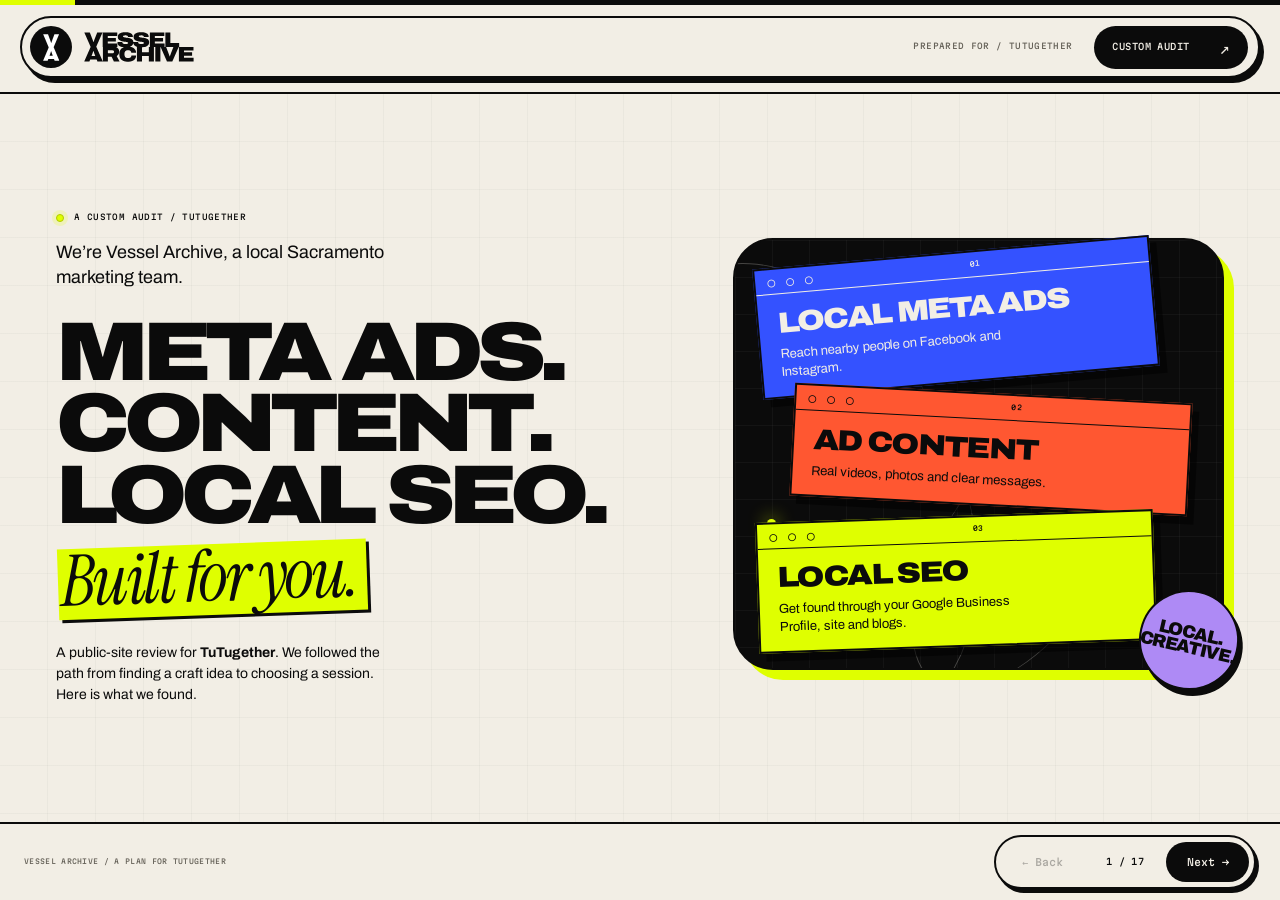
==== index.html @ 01844de4 "Build screenshot-backed TuTugether audit deck in Vessel layout" ====
<!doctype html><html lang="en"><head><meta charset="utf-8"><meta name="viewport" content="width=device-width,initial-scale=1,viewport-fit=cover"><meta name="robots" content="noindex,nofollow"><meta name="theme-color" content="#f2eee5"><meta name="description" content="A custom local marketing plan for TuTugether, by Vessel Archive."><title>TuTugether × Vessel Archive</title><link rel="icon" href="assets/VA_Symbol_Black.svg" type="image/svg+xml"><link rel="preload" href="assets/archivo.woff" as="font" type="font/woff" crossorigin><link rel="stylesheet" href="styles.css"><script src="app.js" defer></script><link rel="stylesheet" href="audit.css"></head><body><div class="reading-progress" aria-hidden="true"><span id="progress"></span></div><header class="masthead"><a class="brand" href="#1" aria-label="Vessel Archive, first page"><span class="brand-disc"><img src="assets/VA_Symbol_White.svg" alt="" width="19" height="30"></span><img class="wordmark" src="assets/VA_Primary_Black.svg" alt="Vessel Archive" width="124" height="36"></a><span class="project-label mono">Prepared for / TuTugether</span><span class="nav-tag mono">Custom audit <span aria-hidden="true">↗</span></span></header><main class="deck" aria-label="17-page public website audit"><section id="slide-1" data-page="1" tabindex="-1" aria-label="Page 1" aria-hidden="false" class="slide intro-slide graph"><div class="slide-inner"><div class="cover-grid"><div class="cover-copy"><p class="eyebrow"><span class="signal"></span>A custom audit / TuTugether</p><p class="intro-note">We’re Vessel Archive, a local Sacramento marketing team.</p><h1 class="mega"><span>META ADS.</span><span>CONTENT.</span><span>LOCAL SEO.</span><em class="highlight">Built for you.</em></h1><p class="prepared">A public-site review for <strong>TuTugether</strong>. We followed the path from finding a craft idea to choosing a session. Here is what we found.</p></div><div class="service-stage"><div class="stage-grid"><div class="orbit orbit-a"></div><div class="orbit orbit-b"></div><span class="orbit-point"></span></div><article class="service-window window cobalt"><div class="window-bar"><span class="window-dots">○ ○ ○</span><span>01</span><span></span></div><div class="service-copy"><h3>Local Meta ads</h3><p>Reach nearby people on Facebook and Instagram.</p></div></article><article class="service-window window orange"><div class="window-bar"><span class="window-dots">○ ○ ○</span><span>02</span><span></span></div><div class="service-copy"><h3>Ad content</h3><p>Real videos, photos and clear messages.</p></div></article><article class="service-window window acid"><div class="window-bar"><span class="window-dots">○ ○ ○</span><span>03</span><span></span></div><div class="service-copy"><h3>Local SEO</h3><p>Get found through your Google Business Profile, site and blogs.</p></div></article><div class="archive-sticker"><strong>LOCAL.<br>CREATIVE.</strong></div></div></div></div></section><section id="slide-2" data-page="2" tabindex="-1" aria-label="Page 2" aria-hidden="true" hidden class="slide praise-slide graph"><div class="slide-inner"><div class="section-heading"><p class="eyebrow"><span class="signal"></span>What you do well</p><h2 class="mega"><span>The craft already</span><em class="highlight">makes good content.</em></h2></div><div class="evidence-grid"><div class="finding-copy"><p class="praise-body">Your Instagram already shows the experience through real creators.</p><p>We saw new creator reels dated November 6 and November 2, plus more from late October. The profile showed 6,597 followers.</p><p>That is a useful base. The next step is to make each interested viewer’s path to the right studio clearer.</p><p class="scope">Observed public profile on November 6, 2026. This is not a claim about reach, sales or paid partnerships.</p></div><figure class="proof window"><div class="window-bar"><span>TuTugether Instagram profile</span><span>06 NOV 2026</span></div><a href="evidence/tutu-instagram.png" target="_blank" aria-label="Open full screenshot: TuTugether Instagram profile"><img src="evidence/tutu-instagram.png" alt="TuTugether Instagram profile" loading="lazy"></a><figcaption><a href="https://www.instagram.com/tutugether.ca/" target="_blank" rel="noopener">Source page ↗</a><span>Tap screenshot to enlarge</span></figcaption></figure></div></div></section><section id="slide-3" data-page="3" tabindex="-1" aria-label="Page 3" aria-hidden="true" hidden class="slide findings-slide graph"><div class="slide-inner"><div class="section-heading"><p class="eyebrow"><span class="signal"></span>What we found / 01</p><h2 class="mega"><span>Book Now starts</span><em class="highlight">in San Jose.</em></h2></div><div class="evidence-grid"><div class="finding-copy"><p class="fact">The main homepage Book Now button opens the Valley Fair / Santa Clara page. Its form starts with “Begin Valley Fair - San Jose Reservation.” Roseville is a separate link.</p><p><strong>Why it matters.</strong> A Roseville visitor has to spot the location switch before choosing a craft. That is extra friction, not a measured loss of bookings.</p><p class="fix-line"><strong>Our fix.</strong> Put all California locations in the first choice. Send Roseville ads and creator links straight to the Roseville booking page.</p><p class="scope">Observed homepage button and destination. The booking form did load after scrolling. We did not place a reservation.</p></div><div><figure class="proof window"><div class="window-bar"><span>Default booking location</span><span>06 NOV 2026</span></div><a href="evidence/tutu-booking-default.png" target="_blank" aria-label="Open full screenshot: Default booking location"><img src="evidence/tutu-booking-default.png" alt="Default booking location" loading="lazy"></a><figcaption><a href="https://tutugetherca.com/booking-sj/" target="_blank" rel="noopener">Source page ↗</a><span>Tap screenshot to enlarge</span></figcaption></figure></div></div></div></section><section id="slide-4" data-page="4" tabindex="-1" aria-label="Page 4" aria-hidden="true" hidden class="slide findings-slide graph"><div class="slide-inner"><div class="section-heading"><p class="eyebrow"><span class="signal"></span>What we found / 02</p><h2 class="mega"><span>The TikTok link</span><em class="highlight">hits a dead end.</em></h2></div><div class="evidence-grid"><div class="finding-copy"><p class="fact">The website links to @tutugether.ca. TikTok returned “Couldn’t find this account” for that exact address in this browser.</p><p><strong>Why it matters.</strong> A customer following the site’s TikTok link cannot see the videos through that route. This does not prove the business has no TikTok account.</p><p class="fix-line"><strong>Our fix.</strong> Confirm the right handle, then replace that link in the footer and contact page. Test it while signed out.</p><p class="scope">Observed in a signed-out browser on November 6. Account availability can change.</p></div><div><figure class="proof window"><div class="window-bar"><span>Linked TikTok account result</span><span>06 NOV 2026</span></div><a href="evidence/tutu-tiktok-missing.png" target="_blank" aria-label="Open full screenshot: Linked TikTok account result"><img src="evidence/tutu-tiktok-missing.png" alt="Linked TikTok account result" loading="lazy"></a><figcaption><a href="https://www.tiktok.com/@tutugether.ca" target="_blank" rel="noopener">Source page ↗</a><span>Tap screenshot to enlarge</span></figcaption></figure></div></div></div></section><section id="slide-5" data-page="5" tabindex="-1" aria-label="Page 5" aria-hidden="true" hidden class="slide findings-slide graph"><div class="slide-inner"><div class="section-heading"><p class="eyebrow"><span class="signal"></span>What we found / 03</p><h2 class="mega"><span>The search map</span><em class="highlight">points to a 404.</em></h2></div><div class="evidence-grid"><div class="finding-copy"><p class="fact">The robots.txt file tells search engines to use sitemap_indexs.xml. That exact address returns Page not found.</p><p><strong>Why it matters.</strong> A sitemap is a list of pages for search engines. This broken route makes that list harder to find. We did not measure any effect on ranking.</p><p class="fix-line"><strong>Our fix.</strong> Point robots.txt to the working WordPress sitemap. Remove test and payment-result pages from the list, then check it in Search Console.</p><p class="scope">The working wp-sitemap.xml exists. This is not evidence that Google cannot index the site.</p></div><div><figure class="proof window"><div class="window-bar"><span>Sitemap address returns 404</span><span>06 NOV 2026</span></div><a href="evidence/tutu-sitemap-404.png" target="_blank" aria-label="Open full screenshot: Sitemap address returns 404"><img src="evidence/tutu-sitemap-404.png" alt="Sitemap address returns 404" loading="lazy"></a><figcaption><a href="https://tutugetherca.com/sitemap_indexs.xml" target="_blank" rel="noopener">Source page ↗</a><span>Tap screenshot to enlarge</span></figcaption></figure><figure class="proof window"><div class="window-bar"><span>The sitemap address in robots.txt</span><span>06 NOV 2026</span></div><a href="evidence/tutu-robots.png" target="_blank" aria-label="Open full screenshot: The sitemap address in robots.txt"><img src="evidence/tutu-robots.png" alt="The sitemap address in robots.txt" loading="lazy"></a><figcaption><a href="https://tutugetherca.com/robots.txt" target="_blank" rel="noopener">Source page ↗</a><span>Tap screenshot to enlarge</span></figcaption></figure></div></div></div></section><section id="slide-6" data-page="6" tabindex="-1" aria-label="Page 6" aria-hidden="true" hidden class="slide findings-slide graph"><div class="slide-inner"><div class="section-heading"><p class="eyebrow"><span class="signal"></span>What we found / 04</p><h2 class="mega"><span>About us opens</span><em class="highlight">a missing page.</em></h2></div><div class="evidence-grid"><div class="finding-copy"><p class="fact">The homepage and footer send About us visitors to /about/. That address returns a real 404 page.</p><p><strong>Why it matters.</strong> Someone looking for the people behind the studio loses that path to trust. We cannot tell how often customers click it.</p><p class="fix-line"><strong>Our fix.</strong> Restore the page or update every About us link to the right page. Use real staff, studio and first-visit photos.</p><p class="scope">HTTP 404 and visible error page both checked. Other tested booking and contact pages returned 200.</p></div><div><figure class="proof window"><div class="window-bar"><span>About us page returns 404</span><span>06 NOV 2026</span></div><a href="evidence/tutu-about-404.png" target="_blank" aria-label="Open full screenshot: About us page returns 404"><img src="evidence/tutu-about-404.png" alt="About us page returns 404" loading="lazy"></a><figcaption><a href="https://tutugetherca.com/about/" target="_blank" rel="noopener">Source page ↗</a><span>Tap screenshot to enlarge</span></figcaption></figure></div></div></div></section><section id="slide-7" data-page="7" tabindex="-1" aria-label="Page 7" aria-hidden="true" hidden class="slide findings-slide graph"><div class="slide-inner"><div class="section-heading"><p class="eyebrow"><span class="signal"></span>What we found / 05</p><h2 class="mega"><span>The SF pages</span><em class="highlight">tell two stories.</em></h2></div><div class="evidence-grid"><div class="finding-copy"><p class="fact">The San Francisco project page says “Coming soon.” The same site still lists an SF address, hours and booking link.</p><p><strong>Why it matters.</strong> A visitor cannot be sure whether that studio is open or what they can make there. The actual operating status needs the owner’s confirmation.</p><p class="fix-line"><strong>Our fix.</strong> Confirm SF’s current status. Then give its project, contact and booking pages the same clear message.</p><p class="scope">This is a website content mismatch, not a claim that the SF studio is closed.</p></div><div><figure class="proof window"><div class="window-bar"><span>San Francisco project page</span><span>06 NOV 2026</span></div><a href="evidence/tutu-sf-coming-soon.png" target="_blank" aria-label="Open full screenshot: San Francisco project page"><img src="evidence/tutu-sf-coming-soon.png" alt="San Francisco project page" loading="lazy"></a><figcaption><a href="https://tutugetherca.com/our-projects-sf/" target="_blank" rel="noopener">Source page ↗</a><span>Tap screenshot to enlarge</span></figcaption></figure><figure class="proof window"><div class="window-bar"><span>Published California location details</span><span>06 NOV 2026</span></div><a href="evidence/tutu-contact.png" target="_blank" aria-label="Open full screenshot: Published California location details"><img src="evidence/tutu-contact.png" alt="Published California location details" loading="lazy"></a><figcaption><a href="https://tutugetherca.com/contact/" target="_blank" rel="noopener">Source page ↗</a><span>Tap screenshot to enlarge</span></figcaption></figure></div></div></div></section><section id="slide-8" data-page="8" tabindex="-1" aria-label="Page 8" aria-hidden="true" hidden class="slide findings-slide graph"><div class="slide-inner"><div class="section-heading"><p class="eyebrow"><span class="signal"></span>What we found / 06</p><h2 class="mega"><span>Mixed craft groups</span><em class="highlight">book separately.</em></h2></div><div class="evidence-grid"><div class="finding-copy"><p class="fact">The Roseville booking page tells groups to submit separate reservations for tufting and decoden/pouring. Larger groups must email.</p><p><strong>Why it matters.</strong> Party planners must coordinate more than one request. Some may need help keeping the whole group together. That impact is a hypothesis.</p><p class="fix-line"><strong>Our fix.</strong> Add one group inquiry path with location, date, headcount and craft choices. State when the team will reply. Keep the current policy clear until the flow changes.</p><p class="scope">This is a published booking policy, not a broken form. No form was submitted.</p></div><div><figure class="proof window"><div class="window-bar"><span>Roseville group booking instructions</span><span>06 NOV 2026</span></div><a href="evidence/tutu-booking-policy.png" target="_blank" aria-label="Open full screenshot: Roseville group booking instructions"><img src="evidence/tutu-booking-policy.png" alt="Roseville group booking instructions" loading="lazy"></a><figcaption><a href="https://tutugetherca.com/booking-sac/" target="_blank" rel="noopener">Source page ↗</a><span>Tap screenshot to enlarge</span></figcaption></figure></div></div></div></section><section id="slide-9" data-page="9" tabindex="-1" aria-label="Page 9" aria-hidden="true" hidden class="slide list-slide graph"><div class="slide-inner"><div class="section-heading"><p class="eyebrow"><span class="signal"></span>Nearby comparisons</p><h2 class="mega"><span>Clear details</span><em class="highlight">help people choose.</em></h2></div><div class="comparison-grid"><article><h3>Petroglyph, Roseville</h3><p>Its location page groups the address, hours, Book Online and Call to Book links together. TuTugether could give each studio the same clear home base.</p><figure class="proof window"><div class="window-bar"><span>Petroglyph Roseville location page</span><span>06 NOV 2026</span></div><a href="evidence/tutu-petroglyph.png" target="_blank" aria-label="Open full screenshot: Petroglyph Roseville location page"><img src="evidence/tutu-petroglyph.png" alt="Petroglyph Roseville location page" loading="lazy"></a><figcaption><a href="https://www.petroglyph.com/locations/roseville/" target="_blank" rel="noopener">Source page ↗</a><span>Tap screenshot to enlarge</span></figcaption></figure></article><article><h3>Ivy’s Wood Creations</h3><p>Its homepage offers day-specific workshop reservation links. A clear next session can help someone turn a craft idea into a plan.</p><figure class="proof window"><div class="window-bar"><span>Ivy’s workshop choices</span><span>06 NOV 2026</span></div><a href="evidence/tutu-ivy-workshops.png" target="_blank" aria-label="Open full screenshot: Ivy’s workshop choices"><img src="evidence/tutu-ivy-workshops.png" alt="Ivy’s workshop choices" loading="lazy"></a><figcaption><a href="https://www.ivyswoodcreations.com/" target="_blank" rel="noopener">Source page ↗</a><span>Tap screenshot to enlarge</span></figcaption></figure></article></div><p class="scope">Nearby alternatives for a creative outing. This compares visible page choices, not sales or market share.</p></div></section><section id="slide-10" data-page="10" tabindex="-1" aria-label="Page 10" aria-hidden="true" hidden class="slide fixes-slide dark"><div class="slide-inner"><div class="section-heading"><p class="eyebrow"><span class="signal"></span>How we would help / 1 of 2</p><h2 class="mega"><span>Here’s the fix.</span><em class="highlight">A shorter booking path.</em></h2></div><div class="audit-rows"><article class="audit-row"><span class="row-number fix-number">01 + 06</span><div class="row-content"><h3>One clear route for each visit</h3><p>Give Roseville and Santa Clara their own landing pages. Keep the location visible through booking. Give groups one simple request path and a clear reply time.</p></div></article><article class="audit-row"><span class="row-number fix-number">02 + 04</span><div class="row-content"><h3>Repair the paths people already use</h3><p>Fix the TikTok destination and About us page before sending more traffic. Check social links, phone links and the booking steps on a real phone.</p></div></article></div></div></section><section id="slide-11" data-page="11" tabindex="-1" aria-label="Page 11" aria-hidden="true" hidden class="slide fixes-slide dark"><div class="slide-inner"><div class="section-heading"><p class="eyebrow"><span class="signal"></span>How we would help / 2 of 2</p><h2 class="mega"><span>Here’s the fix.</span><em class="highlight">A clearer local story.</em></h2></div><div class="audit-rows"><article class="audit-row"><span class="row-number fix-number">03 + 05</span><div class="row-content"><h3>Give each studio a useful page</h3><p>Show its crafts, address, hours, parking and booking link. Confirm SF’s status. Repair the sitemap route and keep unfinished pages out of search.</p></div></article><article class="audit-row"><span class="row-number fix-number">TEST</span><div class="row-content"><h3>Connect content to completed visits</h3><p>Use clear links for each creator and location. With account access, check which visits reach a booking. Verify tracking before changing it or spending on ads.</p></div></article></div></div></section><section id="slide-12" data-page="12" tabindex="-1" aria-label="Page 12" aria-hidden="true" hidden class="slide videos-slide graph"><div class="slide-inner"><div class="section-heading"><p class="eyebrow"><span class="signal"></span>Ideas for your next shoot</p><h2 class="mega"><span>REAL VIDEOS. </span><em class="highlight">Made for your business.</em></h2></div><div class="creative-cards"><article class="creative-card window cobalt"><div class="window-bar"><span class="window-dots">○ ○ ○</span><span>Video idea</span><span>01</span></div><div class="creative-copy"><span class="creative-number">01</span><div><h3>One rug, start to finish</h3><p>Show a beginner choosing a design, learning the tool and taking home a finished piece. End with the studio name and booking step.</p></div></div></article><article class="creative-card window orange"><div class="window-bar"><span class="window-dots">○ ○ ○</span><span>Video idea</span><span>02</span></div><div class="creative-copy"><span class="creative-number">02</span><div><h3>Pick your craft</h3><p>Compare tufting, pouring and decoden in plain words. Show the time each takes and whether pickup happens later. Confirm details with staff.</p></div></div></article><article class="creative-card window acid"><div class="window-bar"><span class="window-dots">○ ○ ○</span><span>Video idea</span><span>03</span></div><div class="creative-copy"><span class="creative-number">03</span><div><h3>A group day in Roseville</h3><p>Follow a real group from the Galleria entrance to their craft table. Explain how mixed craft bookings work. Get permission from everyone filmed.</p></div></div></article></div></div></section><section id="slide-13" data-page="13" tabindex="-1" aria-label="Page 13" aria-hidden="true" hidden class="slide roadmap-slide roadmap-first dark"><div class="slide-inner"><div class="section-heading"><p class="eyebrow"><span class="signal"></span>A proposed starting plan / 1 of 2</p><h2 class="mega"><span>THE FIRST </span><em class="highlight">90 days.</em></h2></div><div class="roadmap-cards roadmap-pair"><article class="roadmap-card window acid"><div class="roadmap-copy"><span class="roadmap-label mono">Days 1–30</span><div><h3>Build and launch</h3><p>We’d script, shoot and launch our first ads within the first couple of weeks, focused on Roseville craft sessions and group visits, while rebuilding your website and setting a clear brand direction.</p></div></div></article><article class="roadmap-card window cobalt"><div class="roadmap-copy"><span class="roadmap-label mono">Days 31–60</span><div><h3>Learn and sharpen</h3><p>We’d track which videos, offers and audiences bring calls and bookings, cut weak ads and send traffic to the new site. Keep personal customer details out of ad reporting.</p></div></div></article></div><p class="roadmap-note mono">Proposed timing depends on agreed scope, access and content approvals.</p></div></section><section id="slide-14" data-page="14" tabindex="-1" aria-label="Page 14" aria-hidden="true" hidden class="slide roadmap-slide roadmap-second dark"><div class="slide-inner"><div class="section-heading"><p class="eyebrow"><span class="signal"></span>A proposed starting plan / 2 of 2</p><h2 class="mega"><span>KEEP IT </span><em class="highlight">moving.</em></h2></div><div class="roadmap-finish"><div class="roadmap-cards roadmap-single"><article class="roadmap-card window orange"><div class="roadmap-copy"><span class="roadmap-label mono">Days 61–90</span><div><h3>Double down</h3><p>We’d create new content around what worked, refresh the ads and tighten the site so more interested visitors take the next step toward a booked craft session.</p></div></div></article></div><div class="roadmap-loop"><span class="mono">Then, every month</span><p>Then repeat each month: shoot, launch, learn and improve.</p></div></div><p class="roadmap-note mono">Proposed timing depends on agreed scope, access and content approvals.</p></div></section><section id="slide-15" data-page="15" tabindex="-1" aria-label="Page 15" aria-hidden="true" hidden class="slide coverage-slide graph"><div class="slide-inner"><div class="section-heading"><p class="eyebrow"><span class="signal"></span>Audit coverage / November 6, 2026</p><h2 class="mega"><span>What we checked.</span><em class="highlight">What remains open.</em></h2></div><div class="coverage-grid"><div><h3>Website and booking</h3><ul><li>Read all 25 pages in the WordPress page sitemap, plus homepage-linked pages and two product pages. This was not a full asset crawl.</li><li>Checked homepage booking links, location selection, event choice and the project step. Stopped before customer details or payment.</li><li>The Roseville path includes location and event choices before project/date selection. No completed-booking tap count is claimed.</li><li>Read titles, headings, meta tags, robots.txt, sitemap and public scripts. Full notes and URL results are linked below.</li></ul></div><div><h3>Limits that matter</h3><ul><li>PageSpeed Insights asked this browser to pass a Google traffic check. Mobile/desktop scores, LCP and page weight are unavailable.</li><li>Public code showed a Google tag. We did not verify GA4, Meta conversion events or booking attribution inside their accounts.</li><li>Google profile details and three local search ranks still need a location-controlled check. No rank or review claim drives this deck.</li><li>Mobile booking completion, form delivery, SSL asset checks and all third-party links remain unverified.</li></ul></div></div><p class="scope">A missing test result is not a business problem. <a href="audit-notes.html" target="_blank">Read the full audit scope and URL log ↗</a></p></div></section><section id="slide-16" data-page="16" tabindex="-1" aria-label="Page 16" aria-hidden="true" hidden class="slide list-slide graph"><div class="slide-inner"><div class="section-heading"><p class="eyebrow"><span class="signal"></span>Public social and ads check</p><h2 class="mega"><span>Active content.</span><em class="highlight">Paid reach is unverified.</em></h2></div><div class="evidence-grid"><div class="finding-copy"><p>Instagram had recent creator reels. We did not get reliable post-level likes, comments, reach or booking results.</p><p>The U.S. Meta Ad Library keyword search for “tutugether,” filtered to active ads, returned no matches.</p><p><strong>Scope:</strong> A keyword search can miss ads run under other page names. We have not proved that TuTugether runs no ads. Creative mix, ad age and landing pages remain unverified.</p><p class="scope">Before a paid plan, confirm the right advertiser page and review the account with permission.</p></div><figure class="proof window"><div class="window-bar"><span>Scoped Meta Ad Library keyword search</span><span>06 NOV 2026</span></div><a href="evidence/tutu-meta-search.png" target="_blank" aria-label="Open full screenshot: Scoped Meta Ad Library keyword search"><img src="evidence/tutu-meta-search.png" alt="Scoped Meta Ad Library keyword search" loading="lazy"></a><figcaption><a href="https://www.facebook.com/ads/library/?active_status=active&amp;ad_type=all&amp;country=US&amp;q=tutugether&amp;search_type=keyword_unordered" target="_blank" rel="noopener">Source page ↗</a><span>Tap screenshot to enlarge</span></figcaption></figure></div></div></section><section id="slide-17" data-page="17" tabindex="-1" aria-label="Page 17" aria-hidden="true" hidden class="slide close-slide graph"><div class="slide-inner"><div class="close-top"><div><p class="eyebrow"><span class="signal"></span>From one local team to another</p><h2 class="mega"><span>Good local businesses deserve </span><em class="highlight">to grow.</em></h2></div><div class="closing-symbol"><img src="assets/VA_Symbol_Black.svg" alt=""></div></div><div class="close-bottom"><p class="lead">Whether we work together or not, we hope this helps. We love seeing local creative businesses do well. If you’d like, we can talk through the next step.</p><div class="actions"><a class="button" href="mailto:teo@vessel-archive.com">Plan a quick call <span>↗</span></a><a class="work-link mono" href="https://vessel-archive.com/" target="_blank" rel="noopener">See our work <span>↗</span></a></div></div><div class="footer-wordmark"><img src="assets/VA_Primary_Black.svg" alt="Vessel Archive"></div></div></section></main><footer class="deck-footer"><span class="footer-label mono">Vessel Archive / A plan for TuTugether</span><nav class="controls" aria-label="Page navigation"><button id="back" type="button" disabled aria-label="Previous page">← <span>Back</span></button><div class="count mono"><strong id="page-number">1 / 17</strong></div><button id="next" type="button" aria-label="Next page"><span>Next</span> →</button></nav></footer><div id="page-status" class="visually-hidden" aria-live="polite" aria-atomic="true"></div></body></html>
---- styles.css ----
/* V4: the original Modern Aesthetics / Vessel composition, in seven pages. */
@font-face{font-family:Archivo;src:url('assets/archivo.woff') format('woff');font-weight:100 900;font-stretch:62% 125%;font-display:swap}
@font-face{font-family:Instrument;src:url('assets/instrument-serif-italic.woff') format('woff');font-weight:400;font-style:italic;font-display:swap}
@font-face{font-family:Martian;src:url('assets/martian-mono.woff') format('woff');font-weight:500;font-display:swap}
:root{--paper:#f2eee5;--ink:#0b0b0b;--lime:#dfff00;--orange:#ff5731;--blue:#3452ff;--purple:#ae8af5;--muted:#656158;--line:#0b0b0b35;--mono:Martian,monospace;--serif:Instrument,Georgia,serif;--pad:clamp(24px,4.4vw,84px)}
*{box-sizing:border-box}html,body{margin:0;width:100%;height:100%;overflow:hidden}body{height:100svh;height:100dvh;background:var(--paper);color:var(--ink);font-family:Archivo,Arial,sans-serif;font-variation-settings:"wdth" 100;font-size:18px;line-height:1.5;-webkit-font-smoothing:antialiased;text-size-adjust:100%;display:flex;flex-direction:column}button,a{touch-action:manipulation;-webkit-tap-highlight-color:transparent}a{color:inherit;text-decoration:none}button{font:inherit;color:inherit;cursor:pointer}button:focus-visible,a:focus-visible{outline:3px solid var(--blue);outline-offset:5px}.dark :focus-visible{outline-color:var(--lime)}img{display:block;max-width:100%}p,h1,h2,h3,h4,figure{margin:0}h1,h2,h3{font-weight:900;font-variation-settings:"wdth" 117,"wght" 900;letter-spacing:-.055em;line-height:.95}em{font-family:var(--serif);font-variation-settings:normal;font-weight:400;font-style:italic;text-transform:none;letter-spacing:-.035em}[hidden]{display:none!important}::selection{background:var(--lime);color:var(--ink)}.mono,.eyebrow{font:500 9px/1.65 var(--mono);letter-spacing:.045em;text-transform:uppercase}.eyebrow{display:flex;align-items:center;gap:10px;margin-bottom:23px}.signal{width:8px;height:8px;flex:0 0 auto;background:var(--lime);border:1px solid #b3c900;box-shadow:0 0 0 4px #dfff0030;border-radius:50%}.masthead{flex:0 0 62px;margin:16px 20px 0;border:2px solid var(--ink);border-radius:40px;background:var(--paper);box-shadow:4px 5px 0 var(--ink);z-index:20;display:flex;align-items:center;justify-content:space-between;gap:22px;padding:7px 10px 7px 8px}.brand{display:flex;gap:11px;align-items:center;flex-shrink:0}.brand-disc{width:42px;height:42px;display:grid;place-items:center;background:var(--ink);border-radius:50%}.brand-disc img{height:29px;width:auto}.wordmark{width:112px;height:auto}.project-label{font-size:8px;color:var(--muted);margin-left:auto;text-align:right}.nav-tag{display:flex;align-items:center;gap:30px;background:var(--ink);color:var(--paper);border-radius:28px;padding:13px 18px;font-size:9px}.nav-tag>span{font-size:17px;line-height:1}.reading-progress{position:fixed;top:0;left:0;right:0;height:5px;z-index:40;background:var(--ink)}.reading-progress>span{height:100%;display:block;width:14.2857%;background:var(--lime);transition:width .2s}.deck{flex:1;min-height:0;margin-top:14px;position:relative}.slide{height:100%;overflow:auto;overscroll-behavior:contain;scrollbar-width:thin;outline:none;position:relative;isolation:isolate;padding:clamp(25px,3.5vh,44px) var(--pad);border-top:2px solid var(--ink);border-bottom:2px solid var(--ink)}.slide-inner{max-width:1490px;min-height:100%;margin:auto;display:flex;flex-direction:column;justify-content:center}.graph{background-color:var(--paper);background-image:linear-gradient(#0b0b0b08 1px,transparent 1px),linear-gradient(90deg,#0b0b0b08 1px,transparent 1px);background-size:48px 48px;background-position:-1px -1px}.dark{background:var(--ink);color:var(--paper)}.mega{font-size:clamp(55px,6.7vw,108px);line-height:.84;letter-spacing:-.075em;text-transform:uppercase;font-variation-settings:"wdth" 117,"wght" 900;font-weight:900}.mega>span{display:block}.mega>em{display:block;font-size:.91em;line-height:.92;margin:.12em 0 .08em .025em;position:relative;width:fit-content;max-width:100%}.mega .highlight{background:var(--lime);color:var(--ink);padding:.015em .12em .07em .04em;transform:rotate(-2deg);box-shadow:3px 3px 0 var(--ink);z-index:1}.lead{font-size:clamp(17px,1.35vw,21px);line-height:1.5;letter-spacing:-.018em;max-width:41ch}.cover-grid{display:grid;grid-template-columns:minmax(0,1.1fr) minmax(0,.9fr);gap:6vw;align-items:center}.cover-copy .mega{font-size:clamp(54px,6.5vw,104px);line-height:.86}.cover-copy .mega>span{white-space:nowrap}.cover-copy .mega>em{font-size:.85em;margin-top:.18em;white-space:nowrap}.intro-note{font-size:18px;line-height:1.4;max-width:34ch;margin-bottom:26px}.prepared{font-size:14px;line-height:1.5;max-width:42ch;margin-top:27px}.cover-copy .eyebrow{font-size:8px;margin-bottom:16px}.window{border:2px solid var(--ink);background:var(--paper);position:relative;box-shadow:8px 9px 0 var(--ink)}.window-bar{height:34px;border-bottom:1px solid var(--ink);padding:0 12px;display:flex;align-items:center;justify-content:space-between;gap:12px;font:500 7px/1.4 var(--mono);letter-spacing:.02em;text-transform:uppercase}.window-dots{white-space:nowrap;font-size:13px;letter-spacing:1px}.service-stage{height:455px;position:relative;padding:22px 24px 16px}.stage-grid{position:absolute;inset:8px 0 15px;background-color:var(--ink);background-image:linear-gradient(#ffffff09 1px,transparent 1px),linear-gradient(90deg,#ffffff09 1px,transparent 1px);background-size:37px 37px;border:2px solid var(--ink);border-radius:40px;box-shadow:10px 10px 0 var(--lime);overflow:hidden}.orbit{position:absolute;border:1px solid #f2eee540;border-radius:50%;width:490px;height:490px;left:-180px;top:10px;transform:rotate(-25deg) scaleX(.65)}.orbit-b{left:130px;top:150px;width:320px;height:320px;transform:rotate(35deg) scaleX(.5)}.orbit-point{position:absolute;width:9px;height:9px;border-radius:50%;background:var(--lime);left:32px;bottom:140px;box-shadow:0 0 18px var(--lime)}.service-window{width:90%;max-width:430px;box-shadow:7px 8px 0 #0008}.service-window:nth-of-type(1){transform:rotate(-5deg);z-index:2}.service-window:nth-of-type(2){margin:10px 0 0 8%;transform:rotate(3deg);z-index:3}.service-window:nth-of-type(3){margin:10px 0 0 0;transform:rotate(-2deg);z-index:4}.service-window .window-bar{height:25px;border-color:currentColor}.service-copy{padding:15px 19px}.service-copy h3{font-size:29px;line-height:.95;text-transform:uppercase}.service-copy p{font-size:13px;line-height:1.4;margin-top:8px;max-width:39ch}.cobalt{background:var(--blue);color:var(--paper)}.orange{background:var(--orange);color:var(--ink)}.acid{background:var(--lime);color:var(--ink)}.archive-sticker{position:absolute;right:-10px;top:6px;z-index:5;border:2px solid var(--ink);background:var(--purple);width:116px;height:116px;border-radius:50%;box-shadow:5px 5px 0 var(--ink);display:flex;align-items:center;justify-content:center;flex-direction:column;transform:rotate(13deg);gap:6px}.archive-sticker .mono{font-size:6px}.archive-sticker strong{font-size:22px;font-weight:900;line-height:.86;text-align:center;letter-spacing:-.06em}.service-stage .archive-sticker{right:-15px;top:auto;bottom:-5px;width:100px;height:100px}.service-stage .archive-sticker strong{font-size:18px}.service-stage .archive-sticker .mono{font-size:5px}.strength-layout{display:grid;grid-template-columns:minmax(0,1.08fr) minmax(0,.92fr);gap:6vw;align-items:center}.strength-copy .mega{font-size:clamp(47px,5.9vw,90px)}.strength-copy>.lead{margin-top:27px}.why{border-left:3px solid var(--orange);padding-left:15px;margin-top:22px;max-width:45ch}.why .label{font-size:8px}.why p{font-size:16px;line-height:1.45;margin-top:7px}.source{display:inline-flex;gap:18px;align-items:center;font-size:8px;border-bottom:1px solid currentColor;padding-bottom:3px;margin-top:20px;line-height:1.5}.source span{font-size:14px;line-height:1}.archive-stage{position:relative;height:470px;padding:22px 25px 34px}.portrait-window{width:91%;height:100%;transform:rotate(-5deg);border-color:var(--paper);box-shadow:12px 17px 0 #0005;z-index:2;display:flex;flex-direction:column}.portrait-window .window-bar{background:var(--blue);color:var(--paper);border-color:var(--paper);font-size:6px;flex:0 0 32px}.portrait{width:100%;height:0;flex:1;min-height:0;object-fit:cover;object-position:center 25%}.portrait-caption{background:var(--orange);padding:17px 15px;border-top:1px solid var(--paper)}.portrait-caption>strong{font-size:26px;line-height:.95;letter-spacing:-.065em;font-variation-settings:"wdth" 117,"wght" 900;font-weight:900;display:block}.portrait-caption .mono{display:block;font-size:6px;margin-top:8px}.logo-image .portrait{object-fit:contain;background:#fff;padding:20px}.archive-stage .archive-sticker{right:-9px;top:35px}.strength-layout.no-image{grid-template-columns:1fr;max-width:1000px}.finding-grid{display:grid;grid-template-columns:minmax(0,1.03fr) minmax(0,.97fr);gap:6vw;align-items:center}.finding-heading .mega{font-size:clamp(45px,5.7vw,88px);line-height:.88}.finding-heading .eyebrow{color:var(--lime)}.impact{margin-top:32px;padding-left:16px;border-left:3px solid var(--orange);max-width:40ch}.impact .label{color:var(--lime);font-size:8px}.impact p{font-size:clamp(17px,1.5vw,22px);line-height:1.45;margin-top:8px}.proof-window{color:var(--ink);border-color:var(--paper);box-shadow:8px 9px 0 #f2eee525;transform:rotate(2deg)}.issue-2 .proof-window{transform:rotate(-2deg)}.proof-window>.window-bar{background:var(--paper)}.proof-face{border-bottom:2px solid var(--ink);padding:28px;display:flex;gap:25px;align-items:center;min-height:190px}.finding-number{font-size:clamp(72px,7vw,108px);font-weight:900;font-variation-settings:"wdth" 117,"wght" 900;letter-spacing:-.08em;line-height:.85}.proof-face .label{font-size:8px;display:block;margin-bottom:10px}.proof-face p{font-size:22px;line-height:1.35;letter-spacing:-.02em}.fix{padding:27px 28px 17px}.fix .label{display:inline-block;background:var(--lime);padding:3px 6px;font-size:8px}.fix p{font-size:21px;line-height:1.4;margin-top:11px}.proof-footer{padding:0 28px 23px}.proof-footer .source{margin-top:8px}.plan-slide .mega{font-size:clamp(52px,6.3vw,96px);max-width:1100px}.plan-slide .eyebrow{color:var(--lime)}.steps{display:grid;grid-template-columns:repeat(3,minmax(0,1fr));gap:28px;margin:42px 7px 10px;align-items:stretch}.step{border-color:var(--paper);box-shadow:7px 8px 0 #f2eee525;min-width:0}.step:nth-child(1){transform:rotate(-2deg)}.step:nth-child(2){transform:translateY(12px) rotate(1deg)}.step:nth-child(3){transform:rotate(2deg)}.step .window-bar{border-color:currentColor}.step-copy{padding:22px}.step .number{font-size:61px;line-height:.9;font-variation-settings:"wdth" 117,"wght" 900;font-weight:900;letter-spacing:-.07em;display:block;margin-bottom:24px}.step h3{font-size:30px;line-height:.98;text-transform:uppercase}.step p{font-size:18px;line-height:1.4;margin-top:15px}.close-top{display:grid;grid-template-columns:1fr 220px;gap:7vw;align-items:center}.close-top .mega{font-size:clamp(58px,7.3vw,115px);max-width:1000px}.closing-symbol{width:210px;height:210px;background:var(--purple);border:2px solid var(--ink);border-radius:50%;display:grid;place-items:center;box-shadow:8px 8px 0 var(--ink);transform:rotate(12deg)}.closing-symbol img{width:80px;height:132px}.close-bottom{display:flex;justify-content:space-between;gap:35px;align-items:center;margin-top:32px}.close-bottom .lead{max-width:45ch}.actions{display:flex;flex-direction:column;align-items:flex-start;gap:20px;flex:0 0 auto}.button{background:var(--lime);color:var(--ink);border:2px solid var(--ink);box-shadow:5px 5px 0 var(--ink);padding:17px 21px;display:inline-flex;align-items:center;justify-content:space-between;gap:40px;font:500 10px/1.4 var(--mono);text-transform:uppercase;transition:transform .2s,box-shadow .2s}.button span{font-size:20px}.button:hover{transform:translate(3px,3px);box-shadow:2px 2px 0 var(--ink)}.work-link{border-bottom:1px solid var(--ink);padding-bottom:3px;font-size:9px}.footer-wordmark{border-top:2px solid var(--ink);margin-top:32px;padding-top:24px}.footer-wordmark img{height:clamp(70px,10vh,115px);width:100%;object-fit:contain}.deck-footer{flex:0 0 74px;padding:11px 24px;display:flex;align-items:center;justify-content:space-between;gap:25px}.footer-label{font-size:7px;color:var(--muted)}.controls{border:2px solid var(--ink);border-radius:40px;background:var(--paper);box-shadow:3px 4px 0 var(--ink);padding:5px;display:flex;align-items:center;gap:17px}.controls button{border:0;border-radius:24px;background:transparent;font:500 10px/1 var(--mono);padding:13px 15px;min-height:40px;min-width:83px}.controls button:disabled{opacity:.3;cursor:default}.controls #next{background:var(--ink);color:var(--paper)}.count{font-size:9px;min-width:48px;text-align:center}.count strong{font-weight:500}.visually-hidden{position:absolute;width:1px;height:1px;overflow:hidden;clip:rect(0,0,0,0);white-space:nowrap}.slide p,.slide h1,.slide h2,.slide h3{overflow-wrap:break-word}
@media(min-width:761px) and (max-height:760px){.slide{padding-top:24px;padding-bottom:24px}.cover-copy .mega{font-size:clamp(54px,5.7vw,84px)}.intro-note{margin-bottom:19px;font-size:16px}.prepared{margin-top:20px}.service-stage{height:410px}.service-copy{padding:12px 16px}.service-copy h3{font-size:25px}.service-copy p{font-size:12px}.strength-copy .mega{font-size:clamp(45px,5.2vw,75px)}.archive-stage{height:405px}.strength-copy>.lead{margin-top:22px;font-size:17px}.why{margin-top:17px}.why p{font-size:14px}.finding-heading .mega{font-size:clamp(45px,5.2vw,75px)}.proof-face{padding:23px;min-height:155px}.proof-face p{font-size:19px}.fix{padding:21px 23px 13px}.fix p{font-size:19px}.proof-footer{padding:0 23px 19px}.plan-slide .mega{font-size:clamp(48px,5.4vw,78px)}.steps{margin-top:32px;gap:24px}.step-copy{padding:18px}.step .number{font-size:47px;margin-bottom:18px}.step h3{font-size:26px}.step p{font-size:16px}.close-top .mega{font-size:clamp(54px,6.2vw,94px)}.closing-symbol{width:170px;height:170px}.closing-symbol img{height:110px;width:67px}.close-bottom{margin-top:26px}.footer-wordmark{margin-top:24px;padding-top:17px}.footer-wordmark img{height:70px}}
@media(max-width:1000px) and (min-width:761px){.cover-grid,.strength-layout,.finding-grid{gap:4vw}.service-stage{padding:28px 13px 20px}.service-copy h3{font-size:24px}.service-copy p{font-size:12px}.archive-sticker{width:95px;height:95px}.archive-sticker strong{font-size:18px}.archive-sticker .mono{font-size:5px}.proof-face{display:block}.finding-number{display:none}.proof-face p{font-size:19px}.fix p{font-size:18px}.step h3{font-size:25px}.step p{font-size:16px}.close-top{grid-template-columns:1fr 170px}.closing-symbol{width:160px;height:160px}.closing-symbol img{height:100px;width:61px}}
@media(max-width:760px){:root{--pad:23px}body{font-size:16px}.masthead{flex-basis:51px;min-height:51px;margin:10px 12px 0;padding:5px 8px 5px 5px;gap:10px;box-shadow:3px 4px 0 var(--ink)}.brand{gap:7px}.brand-disc{width:34px;height:34px}.brand-disc img{height:24px}.wordmark{width:84px}.project-label{font-size:6px;max-width:48%;line-height:1.5;padding-right:6px}.nav-tag{display:none}.deck{margin-top:11px}.slide{padding:25px var(--pad) 28px}.slide-inner{justify-content:center}.eyebrow{font-size:7px;line-height:1.6;gap:8px;margin-bottom:18px}.signal{width:6px;height:6px;box-shadow:0 0 0 3px #dfff0030}.cover-grid,.strength-layout,.finding-grid{display:flex;flex-direction:column;align-items:stretch;gap:26px}.cover-copy .eyebrow{font-size:6px;margin-bottom:13px}.intro-note{font-size:15px;max-width:33ch;line-height:1.4;margin-bottom:20px}.cover-copy .mega{font-size:clamp(44px,12.15vw,79px);line-height:.86}.cover-copy .mega>em{font-size:.85em;margin-top:.15em}.prepared{font-size:12px;margin-top:20px;max-width:39ch}.service-stage{height:auto;padding:0 3px;margin:0 2px 5px;display:grid;grid-template-columns:repeat(3,minmax(0,1fr));gap:8px}.service-stage .stage-grid,.service-stage .archive-sticker{display:none}.service-window{width:100%;margin:0!important;box-shadow:3px 4px 0 var(--ink)}.service-window:nth-of-type(1){transform:rotate(-3deg)}.service-window:nth-of-type(2){transform:translateY(6px) rotate(1deg)}.service-window:nth-of-type(3){transform:rotate(3deg)}.service-window .window-bar{height:21px;padding:0 5px;font-size:4px;gap:0}.service-window .window-dots{font-size:9px;letter-spacing:0}.service-window .window-bar>span:last-child{display:none}.service-copy{padding:12px 8px 13px}.service-copy h3{font-size:16px;line-height:.98;letter-spacing:-.055em}.service-copy p{font-size:10px;line-height:1.4;margin-top:9px}.strength-layout{gap:20px}.strength-copy .mega{font-size:clamp(36px,10.6vw,63px);line-height:.88}.strength-copy>.lead{font-size:16px;line-height:1.45;margin-top:20px;max-width:none}.why{margin-top:16px;padding-left:12px}.why .label{font-size:6px}.why p{font-size:13px;line-height:1.4;margin-top:5px}.source{font-size:6px;margin-top:14px;gap:13px}.source span{font-size:12px}.archive-stage{height:218px;padding:13px 25px 15px;margin:0 3px}.archive-stage .stage-grid{inset:5px 6px 7px;border-radius:25px;box-shadow:6px 6px 0 var(--lime)}.portrait-window{width:88%;transform:rotate(-4deg);box-shadow:6px 7px 0 #0005}.portrait-window .window-bar{height:24px;flex-basis:24px;font-size:5px;padding:0 8px}.portrait-window .window-dots{font-size:10px}.portrait-caption{padding:9px 10px}.portrait-caption>strong{font-size:17px;line-height:.95}.portrait-caption .mono{font-size:4.5px;margin-top:5px}.portrait{object-position:center 25%}.archive-stage .archive-sticker{right:-2px;top:19px;width:78px;height:78px;box-shadow:3px 3px 0 var(--ink);gap:4px}.archive-stage .archive-sticker strong{font-size:16px}.archive-stage .archive-sticker .mono{font-size:4px}.logo-image .portrait{padding:10px}.finding-grid{gap:26px}.finding-heading .mega{font-size:clamp(35px,10.5vw,63px);line-height:.89}.finding-heading .eyebrow{margin-bottom:18px}.impact{margin-top:22px;padding-left:12px;max-width:none}.impact .label{font-size:6px}.impact p{font-size:15px;line-height:1.4;margin-top:5px}.proof-window{margin:0 4px;box-shadow:5px 6px 0 #f2eee525;transform:rotate(1.3deg)}.issue-2 .proof-window{transform:rotate(-1.3deg)}.proof-window .window-bar{height:26px;font-size:5.5px;padding:0 9px;gap:8px}.proof-window .window-dots{font-size:10px}.proof-face{padding:18px 16px;min-height:0;gap:16px}.finding-number{font-size:61px;flex:0 0 61px}.proof-face .label{font-size:6px;margin-bottom:8px}.proof-face p{font-size:16px;line-height:1.35}.fix{padding:17px 16px 10px}.fix .label{font-size:6px;padding:2px 5px}.fix p{font-size:16px;line-height:1.4;margin-top:8px}.proof-footer{padding:0 16px 16px}.proof-footer .source{margin-top:6px}.plan-slide .mega{font-size:clamp(39px,11.2vw,67px);line-height:.88}.steps{grid-template-columns:1fr;gap:20px;margin:29px 4px 7px}.step:nth-child(1){transform:rotate(-1.5deg)}.step:nth-child(2){transform:rotate(1deg)}.step:nth-child(3){transform:rotate(-1deg)}.step{box-shadow:4px 5px 0 #f2eee525}.step .window-bar{height:24px;padding:0 10px;font-size:5px}.step .window-dots{font-size:10px}.step-copy{padding:15px 14px;display:grid;grid-template-columns:47px 1fr;gap:17px;align-items:start}.step .number{font-size:43px;margin:0}.step h3{font-size:23px;line-height:.98}.step p{font-size:14px;line-height:1.4;margin-top:8px}.close-top{display:block}.close-top .mega{font-size:clamp(44px,12.2vw,76px);line-height:.87}.closing-symbol{display:none}.close-bottom{display:block;margin-top:26px}.close-bottom .lead{font-size:18px;line-height:1.45;max-width:34ch}.actions{gap:22px;margin-top:28px}.button{font-size:8px;padding:15px 18px;gap:30px}.button span{font-size:18px}.work-link{font-size:8px}.footer-wordmark{margin-top:32px;padding-top:23px}.footer-wordmark img{height:78px}.deck-footer{flex-basis:68px;min-height:68px;padding:8px 13px 11px;justify-content:center}.footer-label{display:none}.controls{width:100%;max-width:390px;justify-content:space-between;padding:4px;gap:12px;box-shadow:2px 3px 0 var(--ink)}.controls button{font-size:9px;min-height:37px;min-width:85px;padding:11px 15px}.count{font-size:8px}.mega>em{line-height:.94}}
@media(max-width:370px){:root{--pad:19px}.slide{padding-top:21px;padding-bottom:24px}.cover-grid{gap:23px}.cover-copy .mega{font-size:12vw}.intro-note{font-size:14px;margin-bottom:17px}.service-copy{padding:10px 6px 11px}.service-copy h3{font-size:14px}.service-copy p{font-size:9px}.strength-copy .mega{font-size:10.4vw}.strength-copy>.lead{font-size:15px}.archive-stage{height:195px}.finding-heading .mega{font-size:10.5vw}.finding-grid{gap:22px}.finding-number{font-size:49px;flex-basis:49px}.proof-face{gap:13px;padding:15px 13px}.proof-face p,.fix p{font-size:15px}.fix{padding:15px 13px 10px}.proof-footer{padding:0 13px 14px}.step-copy{grid-template-columns:38px 1fr;gap:14px;padding:13px}.step .number{font-size:36px}.step h3{font-size:21px}.step p{font-size:13px}.steps{gap:18px}.footer-wordmark img{height:66px}}
@media(prefers-reduced-motion:no-preference){.slide-inner{animation:enter .23s ease-out}@keyframes enter{from{opacity:.45;transform:translateY(7px)}to{opacity:1;transform:translateY(0)}}}@media(prefers-reduced-motion:reduce){*,*::before,*::after{animation:none!important;transition:none!important}}
/* Phone intro: keep the big hero and give every service a readable row. */
@media(max-width:760px){.cover-grid{gap:22px}.service-stage{display:flex;flex-direction:column;gap:9px;margin:0 3px 3px;padding:0}.service-window{width:100%;max-width:none;box-shadow:3px 4px 0 var(--ink)}.service-window:nth-of-type(1){transform:rotate(-1deg)}.service-window:nth-of-type(2){transform:rotate(.7deg)}.service-window:nth-of-type(3){transform:rotate(-.6deg)}.service-window .window-bar{display:none}.service-copy{display:grid;grid-template-columns:92px minmax(0,1fr);gap:12px;align-items:center;padding:10px 12px}.service-copy h3{font-size:16px;line-height:1;overflow-wrap:normal}.service-copy p{font-size:14px;line-height:1.35;margin:0;max-width:none}}
@media(max-width:370px){.cover-grid{gap:19px}.service-stage{gap:8px}.service-copy{grid-template-columns:86px minmax(0,1fr);gap:10px;padding:9px 10px}.service-copy h3{font-size:15px}.service-copy p{font-size:14px}}
/* Compact the phone finding frame, never its headline or body type. */
@media(max-width:760px){.issue-slide{padding-top:21px;padding-bottom:20px}.finding-grid{gap:16px}.finding-heading .eyebrow{margin-bottom:14px}.impact{margin-top:14px}.proof-window .window-bar{height:22px}.proof-face{padding-top:14px;padding-bottom:14px}.fix{padding-top:14px;padding-bottom:8px}.proof-footer{padding-bottom:12px}.proof-footer .source{margin-top:4px}}
/* V5 richer story: Megan's sparse, ruled audit rows inside Vessel's visual system. */
.section-heading{margin-bottom:29px}.section-heading .mega{font-size:clamp(50px,5.7vw,88px);line-height:.86}.section-heading .eyebrow{margin-bottom:20px}.section-heading .mega>em{font-size:.87em;line-height:.95;margin-top:.11em}.praise-slide .section-heading{margin-bottom:26px}.praise-slide .section-heading .mega{font-size:clamp(47px,5.2vw,80px)}.praise-grid{display:grid;grid-template-columns:minmax(0,1.05fr) minmax(0,.95fr);gap:7vw;align-items:center}.praise-body{font-size:20px;line-height:1.4;max-width:44ch}.strength-points{padding:0;list-style:none;margin:20px 0;display:grid;gap:10px}.strength-points li{padding-left:23px;position:relative;font-size:17px;line-height:1.4}.strength-points li:before{content:'+';font-weight:900;position:absolute;left:0;color:var(--ink)}.praise-transition{font-size:17px;line-height:1.4;font-weight:650;border-left:3px solid var(--orange);padding-left:14px;margin-top:19px;max-width:45ch}.praise-copy>.source{margin-top:16px}.praise-grid .archive-stage{height:315px;padding:12px 25px 24px}.praise-grid .portrait-caption{padding:12px}.praise-grid .portrait-caption>strong{font-size:23px}.praise-grid .archive-sticker{width:95px;height:95px;top:10px}.praise-grid .archive-sticker strong{font-size:20px}.praise-grid .archive-sticker .mono{font-size:5px}.strength-review{display:flex;align-items:center;gap:19px;margin-top:20px;padding:13px 0;border-top:2px solid var(--ink);border-bottom:1px solid var(--line)}.strength-review>strong{font-size:49px;line-height:.95;font-variation-settings:'wdth'117,'wght'900;letter-spacing:-.065em;white-space:nowrap}.strength-review>div>span{display:block;font-size:13px;line-height:1.4}.strength-review small{display:block;font-size:6px;margin-top:4px}.review-source{font-size:6px;text-decoration:underline;text-underline-offset:3px;display:inline-block;margin-top:4px}.type-archive{height:300px;position:relative;padding:15px 30px}.type-poster{transform:rotate(-5deg);height:100%;padding:20px;position:relative}.type-poster>span{font-size:8px}.type-poster>strong{font-size:58px;line-height:.85;letter-spacing:-.065em;font-variation-settings:'wdth'117,'wght'900;font-weight:900;display:block;margin-top:20px}.type-poster>img{position:absolute;right:22px;bottom:20px;width:37px;height:62px}.audit-rows{border-top:2px solid currentColor}.audit-row{display:grid;grid-template-columns:65px minmax(0,1fr);gap:28px;padding:24px 0;border-bottom:2px solid currentColor;align-items:start}.row-number{font-size:42px;line-height:1;font-weight:900;font-variation-settings:'wdth'117,'wght'900;letter-spacing:-.065em;color:var(--lime);-webkit-text-stroke:1.5px var(--ink);text-shadow:2px 2px 0 var(--ink)}.row-heading{display:flex;gap:25px;align-items:flex-start;justify-content:space-between}.row-content h3{font-size:26px;line-height:1.08;letter-spacing:-.04em;font-variation-settings:'wdth'105,'wght'850}.row-content p{font-size:18px;line-height:1.45;margin-top:10px;max-width:94ch}.row-impact{color:var(--muted)}.row-source{display:inline-flex;gap:9px;align-items:center;font-size:7px;border-bottom:1px solid currentColor;padding-bottom:2px;flex:0 0 auto;margin-top:5px;max-width:25ch;text-align:right}.row-source>span{font-size:13px}.dark .section-heading .eyebrow{color:var(--lime)}.fixes-slide .audit-row{border-color:#f2eee540;grid-template-columns:105px minmax(0,1fr);padding:24px 0}.fixes-slide .audit-rows{border-color:#f2eee580}.fix-number{font-size:31px;color:var(--lime);-webkit-text-stroke:0;text-shadow:none;line-height:1.1}.fixes-slide .row-content p{color:#c2beb5}.creative-cards{display:grid;grid-template-columns:repeat(3,minmax(0,1fr));gap:28px;margin:4px 6px 12px;align-items:stretch}.creative-card:nth-child(1){transform:rotate(-2deg)}.creative-card:nth-child(2){transform:translateY(9px) rotate(1deg)}.creative-card:nth-child(3){transform:rotate(2deg)}.creative-card .window-bar{border-color:currentColor;font-size:6px}.creative-copy{padding:24px}.creative-number{font-size:55px;line-height:.9;font-weight:900;letter-spacing:-.07em;font-variation-settings:'wdth'117,'wght'900;display:block;margin-bottom:24px}.creative-copy h3{font-size:28px;line-height:.98;text-transform:uppercase}.creative-copy p{font-size:17px;line-height:1.45;margin-top:15px}.roadmap-cards{display:grid;grid-template-columns:repeat(3,minmax(0,1fr));gap:27px;margin:5px 6px 0;align-items:stretch}.roadmap-card{border-color:var(--paper);box-shadow:6px 7px 0 #f2eee525}.roadmap-card:nth-child(1){transform:rotate(-2deg)}.roadmap-card:nth-child(2){transform:rotate(1deg)}.roadmap-card:nth-child(3){transform:rotate(-1deg)}.roadmap-copy{padding:25px}.roadmap-label{font-size:8px;display:block;border-bottom:1px solid currentColor;padding-bottom:15px;margin-bottom:24px}.roadmap-copy h3{font-size:29px;line-height:1;text-transform:uppercase}.roadmap-copy p{font-size:17px;line-height:1.45;margin-top:17px}.roadmap-note{font-size:7px;color:#c2beb5;margin-top:25px}.close-slide .close-bottom .lead{font-size:20px;line-height:1.45;max-width:49ch}
@media(min-width:761px) and (max-height:760px){.section-heading{margin-bottom:24px}.section-heading .mega{font-size:clamp(48px,5.2vw,76px)}.section-heading .eyebrow{margin-bottom:16px}.praise-slide .section-heading{margin-bottom:21px}.praise-slide .section-heading .mega{font-size:clamp(45px,4.7vw,69px)}.praise-body{font-size:18px}.strength-points{margin:15px 0;gap:8px}.strength-points li{font-size:16px}.praise-transition{font-size:15px;margin-top:15px}.praise-grid .archive-stage{height:290px}.strength-review{margin-top:14px;padding:10px 0}.strength-review>strong{font-size:40px}.strength-review>div>span{font-size:12px}.audit-row{padding:18px 0}.row-content h3{font-size:24px}.row-content p{font-size:17px;margin-top:8px}.fixes-slide .audit-row{padding:19px 0}.creative-copy{padding:19px}.creative-number{font-size:44px;margin-bottom:18px}.creative-copy h3{font-size:24px}.creative-copy p{font-size:16px;margin-top:12px}.roadmap-copy{padding:20px}.roadmap-label{margin-bottom:17px;padding-bottom:12px}.roadmap-copy h3{font-size:25px}.roadmap-copy p{font-size:16px;margin-top:13px}.close-slide .close-bottom .lead{font-size:18px}}
@media(max-width:1000px) and (min-width:761px){.creative-cards,.roadmap-cards{gap:20px}.creative-copy,.roadmap-copy{padding:17px}.creative-copy h3,.roadmap-copy h3{font-size:24px}.creative-copy p,.roadmap-copy p{font-size:15px}.praise-grid{gap:4vw}.row-heading{gap:18px}}
@media(max-width:760px){.section-heading{margin-bottom:23px}.section-heading .eyebrow{font-size:6px;margin-bottom:15px}.section-heading .mega{font-size:clamp(36px,10.5vw,62px);line-height:.88}.section-heading .mega>em{font-size:.87em;line-height:.95;margin-top:.12em}.praise-slide{padding-top:21px;padding-bottom:22px}.praise-slide .section-heading{margin-bottom:18px}.praise-slide .section-heading .mega{font-size:clamp(35px,10vw,60px)}.praise-grid{display:flex;flex-direction:column;align-items:stretch;gap:19px}.praise-body{font-size:15px;line-height:1.4;max-width:none}.strength-points{margin:13px 0;gap:7px}.strength-points li{font-size:14px;line-height:1.35;padding-left:18px}.praise-transition{font-size:14px;line-height:1.35;margin-top:13px;padding-left:11px}.praise-copy>.source{margin-top:12px}.praise-grid .archive-stage{height:165px;padding:9px 25px 13px;margin:0 5px}.praise-grid .portrait-caption{padding:7px 9px}.praise-grid .portrait-caption>strong{font-size:15px}.praise-grid .portrait-window .window-bar{height:21px;flex-basis:21px;font-size:4.5px}.praise-grid .archive-sticker{width:66px;height:66px;top:13px;right:0;gap:3px}.praise-grid .archive-sticker strong{font-size:14px}.praise-grid .archive-sticker .mono{font-size:4px}.strength-review{margin-top:12px;padding:9px 0;gap:15px}.strength-review>strong{font-size:31px}.strength-review>div>span{font-size:11px}.strength-review small,.review-source{font-size:5px}.strength-review small{margin-top:2px}.review-source{margin-top:2px}.type-archive{height:165px;padding:10px 25px}.type-poster{padding:13px}.type-poster>strong{font-size:34px;margin-top:10px}.type-poster>span{font-size:5px}.type-poster>img{height:54px;width:33px;right:16px;bottom:15px}.list-slide{padding-top:21px;padding-bottom:22px}.audit-row{grid-template-columns:30px minmax(0,1fr);gap:12px;padding:16px 0;border-bottom-width:1px}.row-number{font-size:28px;-webkit-text-stroke:1px;text-shadow:1px 1px 0 var(--ink)}.row-heading{gap:12px;align-items:flex-start}.row-content h3{font-size:19px;line-height:1.05;letter-spacing:-.035em;font-variation-settings:'wdth'100,'wght'850}.row-content p{font-size:14px;line-height:1.4;margin-top:8px}.row-source{font-size:5px;gap:5px;margin-top:3px;max-width:15ch;line-height:1.4}.row-source>span{font-size:11px}.fixes-slide .audit-row{grid-template-columns:46px minmax(0,1fr);gap:13px;padding:18px 0}.fix-number{font-size:20px;line-height:1.2;-webkit-text-stroke:0;text-shadow:none}.creative-cards{grid-template-columns:1fr;gap:15px;margin:2px 4px 5px}.creative-card:nth-child(1){transform:rotate(-1deg)}.creative-card:nth-child(2){transform:rotate(.8deg)}.creative-card:nth-child(3){transform:rotate(-.8deg)}.creative-card{box-shadow:4px 5px 0 var(--ink)}.creative-card .window-bar{display:none}.creative-copy{display:grid;grid-template-columns:36px minmax(0,1fr);gap:14px;padding:14px}.creative-number{font-size:33px;margin:0}.creative-copy h3{font-size:20px;line-height:1.02}.creative-copy p{font-size:14px;line-height:1.4;margin-top:8px}.roadmap-cards{grid-template-columns:1fr;gap:15px;margin:2px 4px 0}.roadmap-card{box-shadow:4px 5px 0 #f2eee525}.roadmap-card:nth-child(1){transform:rotate(-1deg)}.roadmap-card:nth-child(2){transform:rotate(.8deg)}.roadmap-card:nth-child(3){transform:rotate(-.8deg)}.roadmap-copy{display:grid;grid-template-columns:54px minmax(0,1fr);gap:16px;padding:16px 14px}.roadmap-label{font-size:6px;line-height:1.8;border:0;padding:0;margin:0}.roadmap-copy h3{font-size:20px;line-height:1.02}.roadmap-copy p{font-size:14px;line-height:1.4;margin-top:8px}.roadmap-note{font-size:5px;line-height:1.6;margin-top:20px}.close-slide .close-bottom .lead{font-size:16px;line-height:1.45;max-width:none}.close-slide .footer-wordmark{margin-top:26px;padding-top:19px}.close-slide .footer-wordmark img{height:56px}.close-top .mega{font-size:clamp(39px,11.5vw,66px)}}
@media(max-width:370px){.section-heading .mega{font-size:10.4vw}.section-heading{margin-bottom:20px}.audit-row{gap:10px;grid-template-columns:26px minmax(0,1fr);padding:14px 0}.row-number{font-size:25px}.row-content h3{font-size:18px}.row-content p{font-size:14px}.row-heading{display:block}.row-source{margin-top:5px;max-width:none;font-size:5px}.fixes-slide .audit-row{grid-template-columns:42px minmax(0,1fr);gap:10px;padding:16px 0}.fix-number{font-size:19px}.creative-copy{grid-template-columns:30px minmax(0,1fr);gap:11px;padding:12px}.creative-number{font-size:29px}.creative-copy h3,.roadmap-copy h3{font-size:19px}.creative-copy p,.roadmap-copy p{font-size:14px}.creative-cards,.roadmap-cards{gap:13px}.roadmap-copy{grid-template-columns:48px minmax(0,1fr);gap:12px;padding:14px 12px}.praise-grid .archive-stage{height:150px}.praise-slide .section-heading .mega{font-size:10vw}}
/* Source links, dated review context and plan caveats stay legible on phones. */
@media(max-width:760px){.row-source{font-size:8px;line-height:1.4;max-width:16ch}.praise-copy>.source,.review-source{font-size:8px}.strength-review small{font-size:7px;line-height:1.5}.roadmap-label{font-size:9px;line-height:1.45}.roadmap-note{font-size:9px;line-height:1.45}}
/* QA spacing pass: retain display/body sizes and fit the richer story. */
@media(min-width:761px) and (max-height:760px){.findings-slide .audit-row{padding-top:16px;padding-bottom:16px}}
@media(max-width:760px){.praise-slide .section-heading{margin-bottom:15px}.praise-grid{gap:14px}.strength-points{margin-top:10px;margin-bottom:10px}.findings-slide .section-heading{margin-bottom:21px}.findings-slide .audit-row{padding-top:10px;padding-bottom:10px}.roadmap-slide{padding-top:21px;padding-bottom:22px}.roadmap-slide .section-heading{margin-bottom:18px}.roadmap-cards{gap:11px}.roadmap-copy{display:block;padding:10px 14px}.roadmap-label{display:block;font-size:9px;line-height:1.4;margin:0 0 6px;padding:0;border:0}.roadmap-copy h3{font-size:20px;line-height:1.02}.roadmap-copy p{font-size:14px;line-height:1.4;margin-top:6px}.roadmap-note{margin-top:14px}}
@media(max-width:370px){.roadmap-copy{padding:10px 12px}.roadmap-copy h3{font-size:19px}}
/* Final phone roadmap fit: reclaim surrounding space, keep the cards readable. */
@media(max-width:760px){.roadmap-slide{padding-top:14px;padding-bottom:11px}.roadmap-slide .section-heading{margin-bottom:10px}.roadmap-note{margin-top:8px}}
/* V6: complete grouped audit findings, with material scope beside each source. */
.row-content .row-foot{font-size:15px;line-height:1.4;margin-top:8px}
.row-scope{color:var(--ink)}
.row-foot .row-source{font-size:8px;margin:0 0 0 9px;max-width:none;text-align:left;vertical-align:baseline;line-height:1.4}
.row-foot .row-source:first-child{margin-left:0}
.roadmap-pair{grid-template-columns:repeat(2,minmax(0,1fr))}
.roadmap-finish{display:grid;grid-template-columns:minmax(0,1fr) minmax(0,1fr);align-items:center;gap:5vw}
.roadmap-single{grid-template-columns:1fr}
.roadmap-loop{border-top:2px solid var(--lime);padding-top:23px}
.roadmap-loop>.mono{font-size:9px;color:var(--lime)}
.roadmap-loop>p{font-size:clamp(24px,2.5vw,36px);line-height:1.2;font-weight:750;letter-spacing:-.035em;margin-top:16px;max-width:23ch}
@media(max-width:760px){
.list-slide .section-heading{margin-bottom:14px}
.list-slide{padding-top:16px;padding-bottom:17px}
.audit-row,.fixes-slide .audit-row{grid-template-columns:32px minmax(0,1fr);column-gap:10px;row-gap:6px;padding-top:10px;padding-bottom:10px}
.audit-row .row-content{display:contents}
.audit-row .row-heading,.audit-row .row-content>h3{grid-column:2}
.audit-row .row-content>p{grid-column:1/-1;margin:0}
.audit-row .row-number{grid-column:1;grid-row:1}
.row-content .row-foot{font-size:13px;line-height:1.4;margin:0}
.row-foot .row-source{font-size:8px;margin:0 0 0 7px}
.fixes-slide .audit-row{grid-template-columns:50px minmax(0,1fr)}
.fixes-slide .audit-row .row-content>p{grid-column:1/-1}
.roadmap-pair,.roadmap-finish{grid-template-columns:1fr}
.roadmap-finish{gap:22px}
.roadmap-pair{gap:15px}
.roadmap-loop{margin:0 6px;padding-top:14px}
.roadmap-loop>.mono{font-size:9px}
.roadmap-loop>p{font-size:22px;line-height:1.2;margin-top:10px;max-width:26ch}
.roadmap-first .roadmap-copy,.roadmap-second .roadmap-copy{padding:14px}
.roadmap-first .roadmap-copy p,.roadmap-second .roadmap-copy p{margin-top:8px}
}
/* Live V6 fit pass: keep the type, use the available row width. */
.row-main .row-scope{font-size:15px;line-height:1.4;color:var(--ink)}
.row-main .row-source{font-size:8px;line-height:1.4;margin:0 0 0 7px;max-width:none;text-align:left;vertical-align:baseline}
@media(min-width:761px){
.list-slide .section-heading .mega{display:flex;align-items:center;flex-wrap:wrap;column-gap:28px;row-gap:12px}
.list-slide .section-heading .mega>em{margin:0}
.list-slide .section-heading{margin-bottom:18px}
}
@media(max-width:760px){
.findings-slide{padding-top:14px;padding-bottom:15px}
.findings-slide .section-heading{margin-bottom:10px}
.findings-slide .audit-row{grid-template-columns:42px minmax(0,1fr);column-gap:12px;padding-top:7px;padding-bottom:7px}
.row-main .row-scope{font-size:13px;line-height:1.4}
.row-main .row-source{font-size:8px}
.creative-copy{grid-template-columns:48px minmax(0,1fr);gap:12px}
}
@media(max-width:370px){.creative-copy{grid-template-columns:44px minmax(0,1fr);gap:12px}}
---- audit.css ----
.evidence-grid{display:grid;grid-template-columns:minmax(0,1fr) minmax(0,1.05fr);gap:40px;align-items:start}.finding-copy p{font-size:19px;line-height:1.46;margin-bottom:16px}.finding-copy .fact{font-weight:600}.finding-copy .scope,.scope{font-size:13px;line-height:1.5;color:#55514b;margin-top:16px}.fix-line{border-left:5px solid var(--lime);padding-left:15px}.proof{margin:0 0 18px;box-shadow:5px 6px 0 var(--ink)}.proof img{width:100%;height:auto;max-height:325px;object-fit:contain;background:white}.proof .window-bar{font-size:8px}.proof figcaption{display:flex;justify-content:space-between;gap:12px;padding:8px 10px;font:10px/1.5 var(--mono)}.proof figcaption a,.scope a{text-decoration:underline}.comparison-grid{display:grid;grid-template-columns:1fr 1fr;gap:35px}.comparison-grid h3{font-size:28px;line-height:1.1}.comparison-grid p{font-size:17px;line-height:1.45;margin:12px 0 20px}.coverage-grid{display:grid;grid-template-columns:1fr 1fr;gap:35px}.coverage-grid h3{font-size:27px;line-height:1.1}.coverage-grid ul{padding-left:20px;font-size:17px;line-height:1.45}.coverage-grid li{margin-bottom:10px}.findings-slide .section-heading .mega{font-size:clamp(43px,5vw,76px)}.findings-slide .slide-inner,.coverage-slide .slide-inner{justify-content:flex-start}.findings-slide .section-heading{margin-bottom:30px}
@media(max-width:760px){.evidence-grid,.comparison-grid,.coverage-grid{grid-template-columns:1fr;gap:20px}.finding-copy p{font-size:16px;margin-bottom:13px}.finding-copy .scope,.scope{font-size:12px}.proof img{max-height:none}.proof .window-bar{font-size:7px}.proof figcaption{font-size:8px}.comparison-grid h3,.coverage-grid h3{font-size:24px}.comparison-grid p,.coverage-grid ul{font-size:16px}.findings-slide .section-heading .mega{font-size:clamp(36px,10vw,62px)}.proof{margin-right:6px}.findings-slide .section-heading{margin-bottom:23px}}
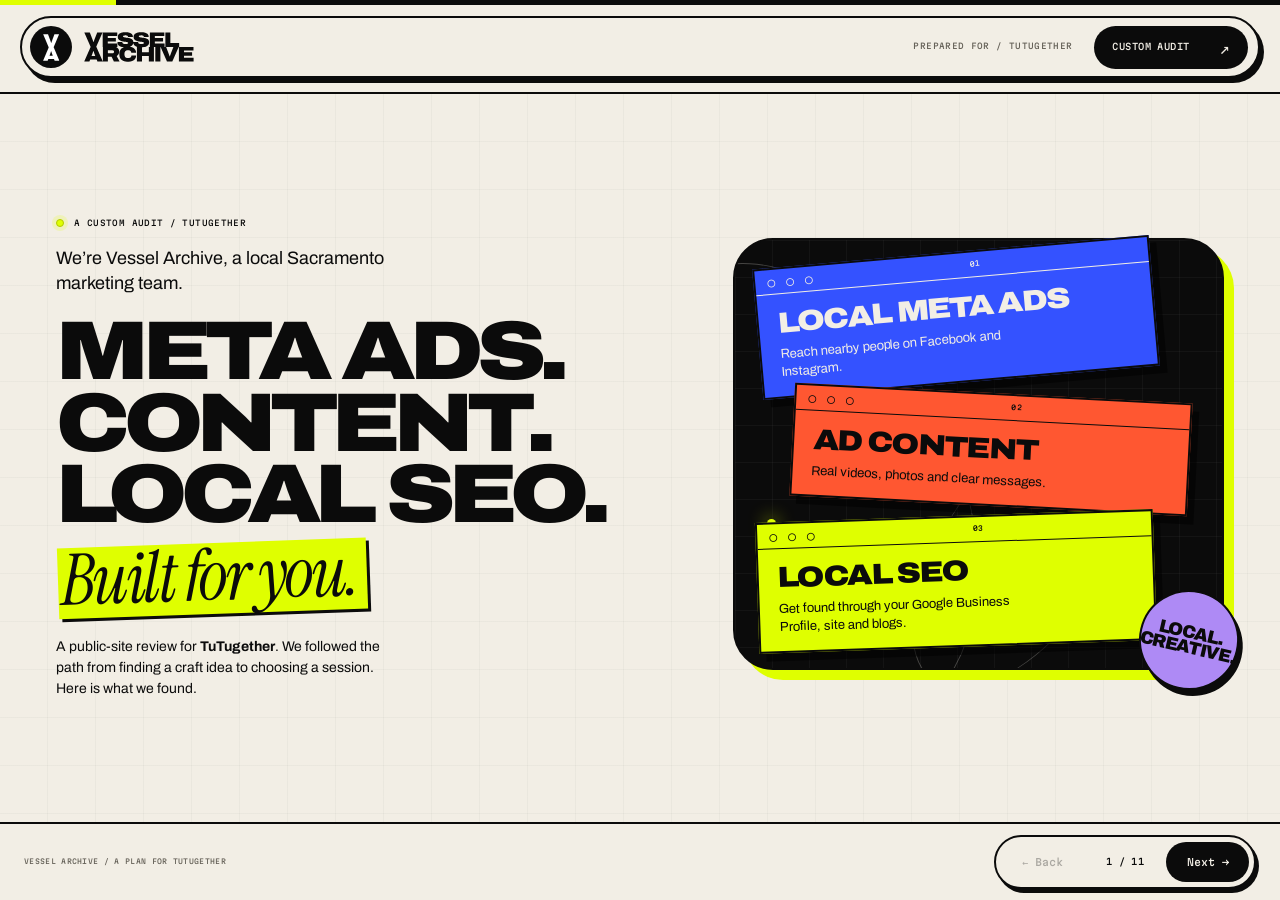
==== commit 55b3ca1b: "Restore requested 11-page TuTugether flow with paired screenshot findings" ====
--- a/index.html
+++ b/index.html
@@ -1 +1,11 @@
-<!doctype html><html lang="en"><head><meta charset="utf-8"><meta name="viewport" content="width=device-width,initial-scale=1,viewport-fit=cover"><meta name="robots" content="noindex,nofollow"><meta name="theme-color" content="#f2eee5"><meta name="description" content="A custom local marketing plan for TuTugether, by Vessel Archive."><title>TuTugether × Vessel Archive</title><link rel="icon" href="assets/VA_Symbol_Black.svg" type="image/svg+xml"><link rel="preload" href="assets/archivo.woff" as="font" type="font/woff" crossorigin><link rel="stylesheet" href="styles.css"><script src="app.js" defer></script><link rel="stylesheet" href="audit.css"></head><body><div class="reading-progress" aria-hidden="true"><span id="progress"></span></div><header class="masthead"><a class="brand" href="#1" aria-label="Vessel Archive, first page"><span class="brand-disc"><img src="assets/VA_Symbol_White.svg" alt="" width="19" height="30"></span><img class="wordmark" src="assets/VA_Primary_Black.svg" alt="Vessel Archive" width="124" height="36"></a><span class="project-label mono">Prepared for / TuTugether</span><span class="nav-tag mono">Custom audit <span aria-hidden="true">↗</span></span></header><main class="deck" aria-label="17-page public website audit"><section id="slide-1" data-page="1" tabindex="-1" aria-label="Page 1" aria-hidden="false" class="slide intro-slide graph"><div class="slide-inner"><div class="cover-grid"><div class="cover-copy"><p class="eyebrow"><span class="signal"></span>A custom audit / TuTugether</p><p class="intro-note">We’re Vessel Archive, a local Sacramento marketing team.</p><h1 class="mega"><span>META ADS.</span><span>CONTENT.</span><span>LOCAL SEO.</span><em class="highlight">Built for you.</em></h1><p class="prepared">A public-site review for <strong>TuTugether</strong>. We followed the path from finding a craft idea to choosing a session. Here is what we found.</p></div><div class="service-stage"><div class="stage-grid"><div class="orbit orbit-a"></div><div class="orbit orbit-b"></div><span class="orbit-point"></span></div><article class="service-window window cobalt"><div class="window-bar"><span class="window-dots">○ ○ ○</span><span>01</span><span></span></div><div class="service-copy"><h3>Local Meta ads</h3><p>Reach nearby people on Facebook and Instagram.</p></div></article><article class="service-window window orange"><div class="window-bar"><span class="window-dots">○ ○ ○</span><span>02</span><span></span></div><div class="service-copy"><h3>Ad content</h3><p>Real videos, photos and clear messages.</p></div></article><article class="service-window window acid"><div class="window-bar"><span class="window-dots">○ ○ ○</span><span>03</span><span></span></div><div class="service-copy"><h3>Local SEO</h3><p>Get found through your Google Business Profile, site and blogs.</p></div></article><div class="archive-sticker"><strong>LOCAL.<br>CREATIVE.</strong></div></div></div></div></section><section id="slide-2" data-page="2" tabindex="-1" aria-label="Page 2" aria-hidden="true" hidden class="slide praise-slide graph"><div class="slide-inner"><div class="section-heading"><p class="eyebrow"><span class="signal"></span>What you do well</p><h2 class="mega"><span>The craft already</span><em class="highlight">makes good content.</em></h2></div><div class="evidence-grid"><div class="finding-copy"><p class="praise-body">Your Instagram already shows the experience through real creators.</p><p>We saw new creator reels dated November 6 and November 2, plus more from late October. The profile showed 6,597 followers.</p><p>That is a useful base. The next step is to make each interested viewer’s path to the right studio clearer.</p><p class="scope">Observed public profile on November 6, 2026. This is not a claim about reach, sales or paid partnerships.</p></div><figure class="proof window"><div class="window-bar"><span>TuTugether Instagram profile</span><span>06 NOV 2026</span></div><a href="evidence/tutu-instagram.png" target="_blank" aria-label="Open full screenshot: TuTugether Instagram profile"><img src="evidence/tutu-instagram.png" alt="TuTugether Instagram profile" loading="lazy"></a><figcaption><a href="https://www.instagram.com/tutugether.ca/" target="_blank" rel="noopener">Source page ↗</a><span>Tap screenshot to enlarge</span></figcaption></figure></div></div></section><section id="slide-3" data-page="3" tabindex="-1" aria-label="Page 3" aria-hidden="true" hidden class="slide findings-slide graph"><div class="slide-inner"><div class="section-heading"><p class="eyebrow"><span class="signal"></span>What we found / 01</p><h2 class="mega"><span>Book Now starts</span><em class="highlight">in San Jose.</em></h2></div><div class="evidence-grid"><div class="finding-copy"><p class="fact">The main homepage Book Now button opens the Valley Fair / Santa Clara page. Its form starts with “Begin Valley Fair - San Jose Reservation.” Roseville is a separate link.</p><p><strong>Why it matters.</strong> A Roseville visitor has to spot the location switch before choosing a craft. That is extra friction, not a measured loss of bookings.</p><p class="fix-line"><strong>Our fix.</strong> Put all California locations in the first choice. Send Roseville ads and creator links straight to the Roseville booking page.</p><p class="scope">Observed homepage button and destination. The booking form did load after scrolling. We did not place a reservation.</p></div><div><figure class="proof window"><div class="window-bar"><span>Default booking location</span><span>06 NOV 2026</span></div><a href="evidence/tutu-booking-default.png" target="_blank" aria-label="Open full screenshot: Default booking location"><img src="evidence/tutu-booking-default.png" alt="Default booking location" loading="lazy"></a><figcaption><a href="https://tutugetherca.com/booking-sj/" target="_blank" rel="noopener">Source page ↗</a><span>Tap screenshot to enlarge</span></figcaption></figure></div></div></div></section><section id="slide-4" data-page="4" tabindex="-1" aria-label="Page 4" aria-hidden="true" hidden class="slide findings-slide graph"><div class="slide-inner"><div class="section-heading"><p class="eyebrow"><span class="signal"></span>What we found / 02</p><h2 class="mega"><span>The TikTok link</span><em class="highlight">hits a dead end.</em></h2></div><div class="evidence-grid"><div class="finding-copy"><p class="fact">The website links to @tutugether.ca. TikTok returned “Couldn’t find this account” for that exact address in this browser.</p><p><strong>Why it matters.</strong> A customer following the site’s TikTok link cannot see the videos through that route. This does not prove the business has no TikTok account.</p><p class="fix-line"><strong>Our fix.</strong> Confirm the right handle, then replace that link in the footer and contact page. Test it while signed out.</p><p class="scope">Observed in a signed-out browser on November 6. Account availability can change.</p></div><div><figure class="proof window"><div class="window-bar"><span>Linked TikTok account result</span><span>06 NOV 2026</span></div><a href="evidence/tutu-tiktok-missing.png" target="_blank" aria-label="Open full screenshot: Linked TikTok account result"><img src="evidence/tutu-tiktok-missing.png" alt="Linked TikTok account result" loading="lazy"></a><figcaption><a href="https://www.tiktok.com/@tutugether.ca" target="_blank" rel="noopener">Source page ↗</a><span>Tap screenshot to enlarge</span></figcaption></figure></div></div></div></section><section id="slide-5" data-page="5" tabindex="-1" aria-label="Page 5" aria-hidden="true" hidden class="slide findings-slide graph"><div class="slide-inner"><div class="section-heading"><p class="eyebrow"><span class="signal"></span>What we found / 03</p><h2 class="mega"><span>The search map</span><em class="highlight">points to a 404.</em></h2></div><div class="evidence-grid"><div class="finding-copy"><p class="fact">The robots.txt file tells search engines to use sitemap_indexs.xml. That exact address returns Page not found.</p><p><strong>Why it matters.</strong> A sitemap is a list of pages for search engines. This broken route makes that list harder to find. We did not measure any effect on ranking.</p><p class="fix-line"><strong>Our fix.</strong> Point robots.txt to the working WordPress sitemap. Remove test and payment-result pages from the list, then check it in Search Console.</p><p class="scope">The working wp-sitemap.xml exists. This is not evidence that Google cannot index the site.</p></div><div><figure class="proof window"><div class="window-bar"><span>Sitemap address returns 404</span><span>06 NOV 2026</span></div><a href="evidence/tutu-sitemap-404.png" target="_blank" aria-label="Open full screenshot: Sitemap address returns 404"><img src="evidence/tutu-sitemap-404.png" alt="Sitemap address returns 404" loading="lazy"></a><figcaption><a href="https://tutugetherca.com/sitemap_indexs.xml" target="_blank" rel="noopener">Source page ↗</a><span>Tap screenshot to enlarge</span></figcaption></figure><figure class="proof window"><div class="window-bar"><span>The sitemap address in robots.txt</span><span>06 NOV 2026</span></div><a href="evidence/tutu-robots.png" target="_blank" aria-label="Open full screenshot: The sitemap address in robots.txt"><img src="evidence/tutu-robots.png" alt="The sitemap address in robots.txt" loading="lazy"></a><figcaption><a href="https://tutugetherca.com/robots.txt" target="_blank" rel="noopener">Source page ↗</a><span>Tap screenshot to enlarge</span></figcaption></figure></div></div></div></section><section id="slide-6" data-page="6" tabindex="-1" aria-label="Page 6" aria-hidden="true" hidden class="slide findings-slide graph"><div class="slide-inner"><div class="section-heading"><p class="eyebrow"><span class="signal"></span>What we found / 04</p><h2 class="mega"><span>About us opens</span><em class="highlight">a missing page.</em></h2></div><div class="evidence-grid"><div class="finding-copy"><p class="fact">The homepage and footer send About us visitors to /about/. That address returns a real 404 page.</p><p><strong>Why it matters.</strong> Someone looking for the people behind the studio loses that path to trust. We cannot tell how often customers click it.</p><p class="fix-line"><strong>Our fix.</strong> Restore the page or update every About us link to the right page. Use real staff, studio and first-visit photos.</p><p class="scope">HTTP 404 and visible error page both checked. Other tested booking and contact pages returned 200.</p></div><div><figure class="proof window"><div class="window-bar"><span>About us page returns 404</span><span>06 NOV 2026</span></div><a href="evidence/tutu-about-404.png" target="_blank" aria-label="Open full screenshot: About us page returns 404"><img src="evidence/tutu-about-404.png" alt="About us page returns 404" loading="lazy"></a><figcaption><a href="https://tutugetherca.com/about/" target="_blank" rel="noopener">Source page ↗</a><span>Tap screenshot to enlarge</span></figcaption></figure></div></div></div></section><section id="slide-7" data-page="7" tabindex="-1" aria-label="Page 7" aria-hidden="true" hidden class="slide findings-slide graph"><div class="slide-inner"><div class="section-heading"><p class="eyebrow"><span class="signal"></span>What we found / 05</p><h2 class="mega"><span>The SF pages</span><em class="highlight">tell two stories.</em></h2></div><div class="evidence-grid"><div class="finding-copy"><p class="fact">The San Francisco project page says “Coming soon.” The same site still lists an SF address, hours and booking link.</p><p><strong>Why it matters.</strong> A visitor cannot be sure whether that studio is open or what they can make there. The actual operating status needs the owner’s confirmation.</p><p class="fix-line"><strong>Our fix.</strong> Confirm SF’s current status. Then give its project, contact and booking pages the same clear message.</p><p class="scope">This is a website content mismatch, not a claim that the SF studio is closed.</p></div><div><figure class="proof window"><div class="window-bar"><span>San Francisco project page</span><span>06 NOV 2026</span></div><a href="evidence/tutu-sf-coming-soon.png" target="_blank" aria-label="Open full screenshot: San Francisco project page"><img src="evidence/tutu-sf-coming-soon.png" alt="San Francisco project page" loading="lazy"></a><figcaption><a href="https://tutugetherca.com/our-projects-sf/" target="_blank" rel="noopener">Source page ↗</a><span>Tap screenshot to enlarge</span></figcaption></figure><figure class="proof window"><div class="window-bar"><span>Published California location details</span><span>06 NOV 2026</span></div><a href="evidence/tutu-contact.png" target="_blank" aria-label="Open full screenshot: Published California location details"><img src="evidence/tutu-contact.png" alt="Published California location details" loading="lazy"></a><figcaption><a href="https://tutugetherca.com/contact/" target="_blank" rel="noopener">Source page ↗</a><span>Tap screenshot to enlarge</span></figcaption></figure></div></div></div></section><section id="slide-8" data-page="8" tabindex="-1" aria-label="Page 8" aria-hidden="true" hidden class="slide findings-slide graph"><div class="slide-inner"><div class="section-heading"><p class="eyebrow"><span class="signal"></span>What we found / 06</p><h2 class="mega"><span>Mixed craft groups</span><em class="highlight">book separately.</em></h2></div><div class="evidence-grid"><div class="finding-copy"><p class="fact">The Roseville booking page tells groups to submit separate reservations for tufting and decoden/pouring. Larger groups must email.</p><p><strong>Why it matters.</strong> Party planners must coordinate more than one request. Some may need help keeping the whole group together. That impact is a hypothesis.</p><p class="fix-line"><strong>Our fix.</strong> Add one group inquiry path with location, date, headcount and craft choices. State when the team will reply. Keep the current policy clear until the flow changes.</p><p class="scope">This is a published booking policy, not a broken form. No form was submitted.</p></div><div><figure class="proof window"><div class="window-bar"><span>Roseville group booking instructions</span><span>06 NOV 2026</span></div><a href="evidence/tutu-booking-policy.png" target="_blank" aria-label="Open full screenshot: Roseville group booking instructions"><img src="evidence/tutu-booking-policy.png" alt="Roseville group booking instructions" loading="lazy"></a><figcaption><a href="https://tutugetherca.com/booking-sac/" target="_blank" rel="noopener">Source page ↗</a><span>Tap screenshot to enlarge</span></figcaption></figure></div></div></div></section><section id="slide-9" data-page="9" tabindex="-1" aria-label="Page 9" aria-hidden="true" hidden class="slide list-slide graph"><div class="slide-inner"><div class="section-heading"><p class="eyebrow"><span class="signal"></span>Nearby comparisons</p><h2 class="mega"><span>Clear details</span><em class="highlight">help people choose.</em></h2></div><div class="comparison-grid"><article><h3>Petroglyph, Roseville</h3><p>Its location page groups the address, hours, Book Online and Call to Book links together. TuTugether could give each studio the same clear home base.</p><figure class="proof window"><div class="window-bar"><span>Petroglyph Roseville location page</span><span>06 NOV 2026</span></div><a href="evidence/tutu-petroglyph.png" target="_blank" aria-label="Open full screenshot: Petroglyph Roseville location page"><img src="evidence/tutu-petroglyph.png" alt="Petroglyph Roseville location page" loading="lazy"></a><figcaption><a href="https://www.petroglyph.com/locations/roseville/" target="_blank" rel="noopener">Source page ↗</a><span>Tap screenshot to enlarge</span></figcaption></figure></article><article><h3>Ivy’s Wood Creations</h3><p>Its homepage offers day-specific workshop reservation links. A clear next session can help someone turn a craft idea into a plan.</p><figure class="proof window"><div class="window-bar"><span>Ivy’s workshop choices</span><span>06 NOV 2026</span></div><a href="evidence/tutu-ivy-workshops.png" target="_blank" aria-label="Open full screenshot: Ivy’s workshop choices"><img src="evidence/tutu-ivy-workshops.png" alt="Ivy’s workshop choices" loading="lazy"></a><figcaption><a href="https://www.ivyswoodcreations.com/" target="_blank" rel="noopener">Source page ↗</a><span>Tap screenshot to enlarge</span></figcaption></figure></article></div><p class="scope">Nearby alternatives for a creative outing. This compares visible page choices, not sales or market share.</p></div></section><section id="slide-10" data-page="10" tabindex="-1" aria-label="Page 10" aria-hidden="true" hidden class="slide fixes-slide dark"><div class="slide-inner"><div class="section-heading"><p class="eyebrow"><span class="signal"></span>How we would help / 1 of 2</p><h2 class="mega"><span>Here’s the fix.</span><em class="highlight">A shorter booking path.</em></h2></div><div class="audit-rows"><article class="audit-row"><span class="row-number fix-number">01 + 06</span><div class="row-content"><h3>One clear route for each visit</h3><p>Give Roseville and Santa Clara their own landing pages. Keep the location visible through booking. Give groups one simple request path and a clear reply time.</p></div></article><article class="audit-row"><span class="row-number fix-number">02 + 04</span><div class="row-content"><h3>Repair the paths people already use</h3><p>Fix the TikTok destination and About us page before sending more traffic. Check social links, phone links and the booking steps on a real phone.</p></div></article></div></div></section><section id="slide-11" data-page="11" tabindex="-1" aria-label="Page 11" aria-hidden="true" hidden class="slide fixes-slide dark"><div class="slide-inner"><div class="section-heading"><p class="eyebrow"><span class="signal"></span>How we would help / 2 of 2</p><h2 class="mega"><span>Here’s the fix.</span><em class="highlight">A clearer local story.</em></h2></div><div class="audit-rows"><article class="audit-row"><span class="row-number fix-number">03 + 05</span><div class="row-content"><h3>Give each studio a useful page</h3><p>Show its crafts, address, hours, parking and booking link. Confirm SF’s status. Repair the sitemap route and keep unfinished pages out of search.</p></div></article><article class="audit-row"><span class="row-number fix-number">TEST</span><div class="row-content"><h3>Connect content to completed visits</h3><p>Use clear links for each creator and location. With account access, check which visits reach a booking. Verify tracking before changing it or spending on ads.</p></div></article></div></div></section><section id="slide-12" data-page="12" tabindex="-1" aria-label="Page 12" aria-hidden="true" hidden class="slide videos-slide graph"><div class="slide-inner"><div class="section-heading"><p class="eyebrow"><span class="signal"></span>Ideas for your next shoot</p><h2 class="mega"><span>REAL VIDEOS. </span><em class="highlight">Made for your business.</em></h2></div><div class="creative-cards"><article class="creative-card window cobalt"><div class="window-bar"><span class="window-dots">○ ○ ○</span><span>Video idea</span><span>01</span></div><div class="creative-copy"><span class="creative-number">01</span><div><h3>One rug, start to finish</h3><p>Show a beginner choosing a design, learning the tool and taking home a finished piece. End with the studio name and booking step.</p></div></div></article><article class="creative-card window orange"><div class="window-bar"><span class="window-dots">○ ○ ○</span><span>Video idea</span><span>02</span></div><div class="creative-copy"><span class="creative-number">02</span><div><h3>Pick your craft</h3><p>Compare tufting, pouring and decoden in plain words. Show the time each takes and whether pickup happens later. Confirm details with staff.</p></div></div></article><article class="creative-card window acid"><div class="window-bar"><span class="window-dots">○ ○ ○</span><span>Video idea</span><span>03</span></div><div class="creative-copy"><span class="creative-number">03</span><div><h3>A group day in Roseville</h3><p>Follow a real group from the Galleria entrance to their craft table. Explain how mixed craft bookings work. Get permission from everyone filmed.</p></div></div></article></div></div></section><section id="slide-13" data-page="13" tabindex="-1" aria-label="Page 13" aria-hidden="true" hidden class="slide roadmap-slide roadmap-first dark"><div class="slide-inner"><div class="section-heading"><p class="eyebrow"><span class="signal"></span>A proposed starting plan / 1 of 2</p><h2 class="mega"><span>THE FIRST </span><em class="highlight">90 days.</em></h2></div><div class="roadmap-cards roadmap-pair"><article class="roadmap-card window acid"><div class="roadmap-copy"><span class="roadmap-label mono">Days 1–30</span><div><h3>Build and launch</h3><p>We’d script, shoot and launch our first ads within the first couple of weeks, focused on Roseville craft sessions and group visits, while rebuilding your website and setting a clear brand direction.</p></div></div></article><article class="roadmap-card window cobalt"><div class="roadmap-copy"><span class="roadmap-label mono">Days 31–60</span><div><h3>Learn and sharpen</h3><p>We’d track which videos, offers and audiences bring calls and bookings, cut weak ads and send traffic to the new site. Keep personal customer details out of ad reporting.</p></div></div></article></div><p class="roadmap-note mono">Proposed timing depends on agreed scope, access and content approvals.</p></div></section><section id="slide-14" data-page="14" tabindex="-1" aria-label="Page 14" aria-hidden="true" hidden class="slide roadmap-slide roadmap-second dark"><div class="slide-inner"><div class="section-heading"><p class="eyebrow"><span class="signal"></span>A proposed starting plan / 2 of 2</p><h2 class="mega"><span>KEEP IT </span><em class="highlight">moving.</em></h2></div><div class="roadmap-finish"><div class="roadmap-cards roadmap-single"><article class="roadmap-card window orange"><div class="roadmap-copy"><span class="roadmap-label mono">Days 61–90</span><div><h3>Double down</h3><p>We’d create new content around what worked, refresh the ads and tighten the site so more interested visitors take the next step toward a booked craft session.</p></div></div></article></div><div class="roadmap-loop"><span class="mono">Then, every month</span><p>Then repeat each month: shoot, launch, learn and improve.</p></div></div><p class="roadmap-note mono">Proposed timing depends on agreed scope, access and content approvals.</p></div></section><section id="slide-15" data-page="15" tabindex="-1" aria-label="Page 15" aria-hidden="true" hidden class="slide coverage-slide graph"><div class="slide-inner"><div class="section-heading"><p class="eyebrow"><span class="signal"></span>Audit coverage / November 6, 2026</p><h2 class="mega"><span>What we checked.</span><em class="highlight">What remains open.</em></h2></div><div class="coverage-grid"><div><h3>Website and booking</h3><ul><li>Read all 25 pages in the WordPress page sitemap, plus homepage-linked pages and two product pages. This was not a full asset crawl.</li><li>Checked homepage booking links, location selection, event choice and the project step. Stopped before customer details or payment.</li><li>The Roseville path includes location and event choices before project/date selection. No completed-booking tap count is claimed.</li><li>Read titles, headings, meta tags, robots.txt, sitemap and public scripts. Full notes and URL results are linked below.</li></ul></div><div><h3>Limits that matter</h3><ul><li>PageSpeed Insights asked this browser to pass a Google traffic check. Mobile/desktop scores, LCP and page weight are unavailable.</li><li>Public code showed a Google tag. We did not verify GA4, Meta conversion events or booking attribution inside their accounts.</li><li>Google profile details and three local search ranks still need a location-controlled check. No rank or review claim drives this deck.</li><li>Mobile booking completion, form delivery, SSL asset checks and all third-party links remain unverified.</li></ul></div></div><p class="scope">A missing test result is not a business problem. <a href="audit-notes.html" target="_blank">Read the full audit scope and URL log ↗</a></p></div></section><section id="slide-16" data-page="16" tabindex="-1" aria-label="Page 16" aria-hidden="true" hidden class="slide list-slide graph"><div class="slide-inner"><div class="section-heading"><p class="eyebrow"><span class="signal"></span>Public social and ads check</p><h2 class="mega"><span>Active content.</span><em class="highlight">Paid reach is unverified.</em></h2></div><div class="evidence-grid"><div class="finding-copy"><p>Instagram had recent creator reels. We did not get reliable post-level likes, comments, reach or booking results.</p><p>The U.S. Meta Ad Library keyword search for “tutugether,” filtered to active ads, returned no matches.</p><p><strong>Scope:</strong> A keyword search can miss ads run under other page names. We have not proved that TuTugether runs no ads. Creative mix, ad age and landing pages remain unverified.</p><p class="scope">Before a paid plan, confirm the right advertiser page and review the account with permission.</p></div><figure class="proof window"><div class="window-bar"><span>Scoped Meta Ad Library keyword search</span><span>06 NOV 2026</span></div><a href="evidence/tutu-meta-search.png" target="_blank" aria-label="Open full screenshot: Scoped Meta Ad Library keyword search"><img src="evidence/tutu-meta-search.png" alt="Scoped Meta Ad Library keyword search" loading="lazy"></a><figcaption><a href="https://www.facebook.com/ads/library/?active_status=active&amp;ad_type=all&amp;country=US&amp;q=tutugether&amp;search_type=keyword_unordered" target="_blank" rel="noopener">Source page ↗</a><span>Tap screenshot to enlarge</span></figcaption></figure></div></div></section><section id="slide-17" data-page="17" tabindex="-1" aria-label="Page 17" aria-hidden="true" hidden class="slide close-slide graph"><div class="slide-inner"><div class="close-top"><div><p class="eyebrow"><span class="signal"></span>From one local team to another</p><h2 class="mega"><span>Good local businesses deserve </span><em class="highlight">to grow.</em></h2></div><div class="closing-symbol"><img src="assets/VA_Symbol_Black.svg" alt=""></div></div><div class="close-bottom"><p class="lead">Whether we work together or not, we hope this helps. We love seeing local creative businesses do well. If you’d like, we can talk through the next step.</p><div class="actions"><a class="button" href="mailto:teo@vessel-archive.com">Plan a quick call <span>↗</span></a><a class="work-link mono" href="https://vessel-archive.com/" target="_blank" rel="noopener">See our work <span>↗</span></a></div></div><div class="footer-wordmark"><img src="assets/VA_Primary_Black.svg" alt="Vessel Archive"></div></div></section></main><footer class="deck-footer"><span class="footer-label mono">Vessel Archive / A plan for TuTugether</span><nav class="controls" aria-label="Page navigation"><button id="back" type="button" disabled aria-label="Previous page">← <span>Back</span></button><div class="count mono"><strong id="page-number">1 / 17</strong></div><button id="next" type="button" aria-label="Next page"><span>Next</span> →</button></nav></footer><div id="page-status" class="visually-hidden" aria-live="polite" aria-atomic="true"></div></body></html>+<!doctype html><html lang="en"><head><meta charset="utf-8"><meta name="viewport" content="width=device-width,initial-scale=1,viewport-fit=cover"><meta name="robots" content="noindex,nofollow"><meta name="theme-color" content="#f2eee5"><meta name="description" content="A custom local marketing plan for TuTugether, by Vessel Archive."><title>TuTugether × Vessel Archive</title><link rel="icon" href="assets/VA_Symbol_Black.svg" type="image/svg+xml"><link rel="preload" href="assets/archivo.woff" as="font" type="font/woff" crossorigin><link rel="stylesheet" href="styles.css"><script src="app.js" defer></script><link rel="stylesheet" href="audit.css"><link rel="stylesheet" href="revision.css"></head><body><div class="reading-progress" aria-hidden="true"><span id="progress"></span></div><header class="masthead"><a class="brand" href="#1" aria-label="Vessel Archive, first page"><span class="brand-disc"><img src="assets/VA_Symbol_White.svg" alt="" width="19" height="30"></span><img class="wordmark" src="assets/VA_Primary_Black.svg" alt="Vessel Archive" width="124" height="36"></a><span class="project-label mono">Prepared for / TuTugether</span><span class="nav-tag mono">Custom audit <span aria-hidden="true">↗</span></span></header><main class="deck" aria-label="17-page public website audit"><section id="slide-1" data-page="1" tabindex="-1" aria-label="Page 1" aria-hidden="false" class="slide intro-slide graph"><div class="slide-inner"><div class="cover-grid"><div class="cover-copy"><p class="eyebrow"><span class="signal"></span>A custom audit / TuTugether</p><p class="intro-note">We’re Vessel Archive, a local Sacramento marketing team.</p><h1 class="mega"><span>META ADS.</span><span>CONTENT.</span><span>LOCAL SEO.</span><em class="highlight">Built for you.</em></h1><p class="prepared">A public-site review for <strong>TuTugether</strong>. We followed the path from finding a craft idea to choosing a session. Here is what we found.</p></div><div class="service-stage"><div class="stage-grid"><div class="orbit orbit-a"></div><div class="orbit orbit-b"></div><span class="orbit-point"></span></div><article class="service-window window cobalt"><div class="window-bar"><span class="window-dots">○ ○ ○</span><span>01</span><span></span></div><div class="service-copy"><h3>Local Meta ads</h3><p>Reach nearby people on Facebook and Instagram.</p></div></article><article class="service-window window orange"><div class="window-bar"><span class="window-dots">○ ○ ○</span><span>02</span><span></span></div><div class="service-copy"><h3>Ad content</h3><p>Real videos, photos and clear messages.</p></div></article><article class="service-window window acid"><div class="window-bar"><span class="window-dots">○ ○ ○</span><span>03</span><span></span></div><div class="service-copy"><h3>Local SEO</h3><p>Get found through your Google Business Profile, site and blogs.</p></div></article><div class="archive-sticker"><strong>LOCAL.<br>CREATIVE.</strong></div></div></div></div></section>
+<section id="slide-2" data-page="2" tabindex="-1" aria-label="Page 2" aria-hidden="true" hidden class="slide praise-slide graph"><div class="slide-inner"><div class="section-heading"><p class="eyebrow"><span class="signal"></span>What you do well</p><h2 class="mega"><span>Your craft brand</span><em class="highlight">has an audience.</em></h2></div><div class="evidence-grid"><div class="finding-copy"><p class="praise-body">Your Instagram profile makes the craft and location clear.</p><p>The profile showed 6,597 followers. Its bio names rug tufting, pouring and decoden art, plus Valley Fair and Galleria at Roseville.</p><p>That is a useful base. The next step is to make each interested viewer’s path to the right studio clearer.</p><p class="scope">Observed public profile on November 6, 2026. This is not a claim about reach, sales or paid partnerships.</p></div><figure class="proof window"><div class="window-bar"><span>TuTugether Instagram profile</span><span>06 NOV 2026</span></div><a href="evidence/tutu-instagram.png" target="_blank" aria-label="Open full screenshot: TuTugether Instagram profile"><img src="evidence/tutu-instagram.png" alt="TuTugether Instagram profile" loading="lazy"></a><figcaption><a href="https://www.instagram.com/tutugether.ca/" target="_blank" rel="noopener">Source page ↗</a><span>Tap screenshot to enlarge</span></figcaption></figure></div></div></section>
+<section id="slide-3" data-page="3" tabindex="-1" aria-label="Page 3" aria-hidden="true" hidden class="slide findings-slide paired-slide graph"><div class="slide-inner"><div class="section-heading"><p class="eyebrow"><span class="signal"></span>What we found / 1 of 3</p><h2 class="mega"><span>First clicks.</span><em class="highlight">Clear paths.</em></h2></div><div class="paired-findings"><article class="paired-finding" aria-labelledby="finding-01"><div class="paired-copy"><div class="finding-title"><span class="finding-id">01</span><h3 id="finding-01">Book Now starts in San Jose.</h3></div><p>The home page’s Book Now button opens the Valley Fair / Santa Clara form. Roseville visitors must choose a different location.</p><p class="fix-line"><strong>Our fix.</strong> Start with a clear studio choice. Send Roseville ads straight to its booking page.</p><p class="scope">The form loaded. We did not book or measure lost bookings.</p></div><div class="finding-proof"><figure class="proof window"><div class="window-bar"><span>Default booking location</span><time datetime="2026-11-06">06 NOV 2026</time></div><a class="proof-image" href="evidence/tutu-booking-default.png" target="_blank" rel="noopener" aria-label="Open full screenshot: Default booking location"><img src="evidence/tutu-booking-default.png" alt="Default booking location" width="1165" height="747" loading="lazy"></a><figcaption><a href="https://tutugetherca.com/booking-sj/" target="_blank" rel="noopener">Source page ↗</a><span>Tap to enlarge</span></figcaption></figure></div></article><article class="paired-finding" aria-labelledby="finding-02"><div class="paired-copy"><div class="finding-title"><span class="finding-id">02</span><h3 id="finding-02">The TikTok link hits a dead end.</h3></div><p>The site links to @tutugether.ca. TikTok showed “Couldn’t find this account” when we opened that exact link.</p><p class="fix-line"><strong>Our fix.</strong> Confirm the right handle. Update the site’s link and test it while signed out.</p><p class="scope">Seen signed out on Nov 6. This does not prove there is no account.</p></div><div class="finding-proof"><figure class="proof window"><div class="window-bar"><span>Linked TikTok account</span><time datetime="2026-11-06">06 NOV 2026</time></div><a class="proof-image" href="evidence/tutu-tiktok-missing.png" target="_blank" rel="noopener" aria-label="Open full screenshot: Linked TikTok account"><img src="evidence/tutu-tiktok-missing.png" alt="Linked TikTok account" width="1172" height="752" loading="lazy"></a><figcaption><a href="https://www.tiktok.com/@tutugether.ca" target="_blank" rel="noopener">Source page ↗</a><span>Tap to enlarge</span></figcaption></figure></div></article></div></div></section>
+<section id="slide-4" data-page="4" tabindex="-1" aria-label="Page 4" aria-hidden="true" hidden class="slide findings-slide paired-slide graph"><div class="slide-inner"><div class="section-heading"><p class="eyebrow"><span class="signal"></span>What we found / 2 of 3</p><h2 class="mega"><span>Two broken pages.</span><em class="highlight">Simple fixes.</em></h2></div><div class="paired-findings"><article class="paired-finding" aria-labelledby="finding-03"><div class="paired-copy"><div class="finding-title"><span class="finding-id">03</span><h3 id="finding-03">The search map points to a 404.</h3></div><p>The robots.txt file points search engines to sitemap_indexs.xml. That link shows “Page not found.”</p><p class="fix-line"><strong>Our fix.</strong> Use the working WordPress page map. Keep test and payment-result pages out of it.</p><p class="scope">A working page map exists. We did not measure any ranking effect.</p></div><div class="finding-proof proof-pair"><figure class="proof window"><div class="window-bar"><span>Link in robots.txt</span><time datetime="2026-11-06">06 NOV 2026</time></div><a class="proof-image" href="evidence/tutu-robots.png" target="_blank" rel="noopener" aria-label="Open full screenshot: Link in robots.txt"><img src="evidence/tutu-robots.png" alt="Link in robots.txt" width="550" height="110" loading="lazy"></a><figcaption><a href="https://tutugetherca.com/robots.txt" target="_blank" rel="noopener">Source page ↗</a><span>Tap to enlarge</span></figcaption></figure><figure class="proof window"><div class="window-bar"><span>Sitemap error page</span><time datetime="2026-11-06">06 NOV 2026</time></div><a class="proof-image" href="evidence/tutu-sitemap-404.png" target="_blank" rel="noopener" aria-label="Open full screenshot: Sitemap error page"><img src="evidence/tutu-sitemap-404.png" alt="Sitemap error page" width="1165" height="747" loading="lazy"></a><figcaption><a href="https://tutugetherca.com/sitemap_indexs.xml" target="_blank" rel="noopener">Source page ↗</a><span>Tap to enlarge</span></figcaption></figure></div></article><article class="paired-finding" aria-labelledby="finding-04"><div class="paired-copy"><div class="finding-title"><span class="finding-id">04</span><h3 id="finding-04">About us opens a missing page.</h3></div><p>The home page and footer link to /about/. That page returns a 404 error, so visitors miss the studio’s story.</p><p class="fix-line"><strong>Our fix.</strong> Restore the page or fix the links. Show the team and what a first visit is like.</p><p class="scope">We checked the error page and its 404 status. Click counts are unknown.</p></div><div class="finding-proof"><figure class="proof window"><div class="window-bar"><span>About us error page</span><time datetime="2026-11-06">06 NOV 2026</time></div><a class="proof-image" href="evidence/tutu-about-404.png" target="_blank" rel="noopener" aria-label="Open full screenshot: About us error page"><img src="evidence/tutu-about-404.png" alt="About us error page" width="1165" height="747" loading="lazy"></a><figcaption><a href="https://tutugetherca.com/about/" target="_blank" rel="noopener">Source page ↗</a><span>Tap to enlarge</span></figcaption></figure></div></article></div></div></section>
+<section id="slide-5" data-page="5" tabindex="-1" aria-label="Page 5" aria-hidden="true" hidden class="slide findings-slide paired-slide graph"><div class="slide-inner"><div class="section-heading"><p class="eyebrow"><span class="signal"></span>What we found / 3 of 3</p><h2 class="mega"><span>Studio details.</span><em class="highlight">Group plans.</em></h2></div><div class="paired-findings"><article class="paired-finding" aria-labelledby="finding-05"><div class="paired-copy"><div class="finding-title"><span class="finding-id">05</span><h3 id="finding-05">The SF pages tell two stories.</h3></div><p>The SF project page says “Coming soon.” The contact page still lists an SF address and hours. Booking also lists SF.</p><p class="fix-line"><strong>Our fix.</strong> Confirm the studio’s status, then give each page the same clear message.</p><p class="scope">This is a content mismatch. It does not prove the studio is closed.</p></div><div class="finding-proof proof-pair"><figure class="proof window"><div class="window-bar"><span>SF project page</span><time datetime="2026-11-06">06 NOV 2026</time></div><a class="proof-image" href="evidence/tutu-sf-coming-soon.png" target="_blank" rel="noopener" aria-label="Open full screenshot: SF project page"><img src="evidence/tutu-sf-coming-soon.png" alt="SF project page" width="1165" height="747" loading="lazy"></a><figcaption><a href="https://tutugetherca.com/our-projects-sf/" target="_blank" rel="noopener">Source page ↗</a><span>Tap to enlarge</span></figcaption></figure><figure class="proof window"><div class="window-bar"><span>Published SF details</span><time datetime="2026-11-06">06 NOV 2026</time></div><a class="proof-image" href="evidence/tutu-contact.png" target="_blank" rel="noopener" aria-label="Open full screenshot: Published SF details"><img src="evidence/tutu-contact.png" alt="Published SF details" width="1165" height="747" loading="lazy"></a><figcaption><a href="https://tutugetherca.com/contact/" target="_blank" rel="noopener">Source page ↗</a><span>Tap to enlarge</span></figcaption></figure></div></article><article class="paired-finding" aria-labelledby="finding-06"><div class="paired-copy"><div class="finding-title"><span class="finding-id">06</span><h3 id="finding-06">Mixed craft groups book separately.</h3></div><p>Roseville asks groups to book tufting and decoden/pouring separately. Groups larger than the online openings must email.</p><p class="fix-line"><strong>Our fix.</strong> Offer one group request with craft choices and a clear reply time.</p><p class="scope">This is the stated policy, not a broken form. We did not submit it.</p></div><div class="finding-proof"><figure class="proof window"><div class="window-bar"><span>Roseville group policy</span><time datetime="2026-11-06">06 NOV 2026</time></div><a class="proof-image" href="evidence/tutu-booking-policy.png" target="_blank" rel="noopener" aria-label="Open full screenshot: Roseville group policy"><img src="evidence/tutu-booking-policy.png" alt="Roseville group policy" width="1165" height="747" loading="lazy"></a><figcaption><a href="https://tutugetherca.com/booking-sac/" target="_blank" rel="noopener">Source page ↗</a><span>Tap to enlarge</span></figcaption></figure></div></article></div></div></section>
+<section id="slide-6" data-page="6" tabindex="-1" aria-label="Page 6" aria-hidden="true" hidden class="slide fixes-slide dark"><div class="slide-inner"><div class="section-heading"><p class="eyebrow"><span class="signal"></span>How we would help / 1 of 2</p><h2 class="mega"><span>Here’s the fix.</span><em class="highlight">A shorter booking path.</em></h2></div><div class="audit-rows"><article class="audit-row"><span class="row-number fix-number">01 + 06</span><div class="row-content"><h3>One clear route for each visit</h3><p>Give Roseville and Santa Clara their own landing pages. Keep the location visible through booking. Give groups one simple request path and a clear reply time.</p></div></article><article class="audit-row"><span class="row-number fix-number">02 + 04</span><div class="row-content"><h3>Repair the paths people already use</h3><p>Fix the TikTok destination and About us page before sending more traffic. Check social links, phone links and the booking steps on a real phone.</p></div></article></div></div></section>
+<section id="slide-7" data-page="7" tabindex="-1" aria-label="Page 7" aria-hidden="true" hidden class="slide fixes-slide dark"><div class="slide-inner"><div class="section-heading"><p class="eyebrow"><span class="signal"></span>How we would help / 2 of 2</p><h2 class="mega"><span>Here’s the fix.</span><em class="highlight">A clearer local story.</em></h2></div><div class="audit-rows"><article class="audit-row"><span class="row-number fix-number">03 + 05</span><div class="row-content"><h3>Give each studio a useful page</h3><p>Show its crafts, address, hours, parking and booking link. Confirm SF’s status. Repair the sitemap route and keep unfinished pages out of search.</p></div></article><article class="audit-row"><span class="row-number fix-number">TEST</span><div class="row-content"><h3>Connect content to completed visits</h3><p>Use clear links for each creator and location. With account access, check which visits reach a booking. Verify tracking before changing it or spending on ads.</p></div></article></div></div></section>
+<section id="slide-8" data-page="8" tabindex="-1" aria-label="Page 8" aria-hidden="true" hidden class="slide videos-slide graph"><div class="slide-inner"><div class="section-heading"><p class="eyebrow"><span class="signal"></span>Ideas for your next shoot</p><h2 class="mega"><span>REAL VIDEOS. </span><em class="highlight">Made for your business.</em></h2></div><div class="creative-cards"><article class="creative-card window cobalt"><div class="window-bar"><span class="window-dots">○ ○ ○</span><span>Video idea</span><span>01</span></div><div class="creative-copy"><span class="creative-number">01</span><div><h3>One rug, start to finish</h3><p>Show a beginner choosing a design, learning the tool and taking home a finished piece. End with the studio name and booking step.</p></div></div></article><article class="creative-card window orange"><div class="window-bar"><span class="window-dots">○ ○ ○</span><span>Video idea</span><span>02</span></div><div class="creative-copy"><span class="creative-number">02</span><div><h3>Pick your craft</h3><p>Compare tufting, pouring and decoden in plain words. Show the time each takes and whether pickup happens later. Confirm details with staff.</p></div></div></article><article class="creative-card window acid"><div class="window-bar"><span class="window-dots">○ ○ ○</span><span>Video idea</span><span>03</span></div><div class="creative-copy"><span class="creative-number">03</span><div><h3>A group day in Roseville</h3><p>Follow a real group from the Galleria entrance to their craft table. Explain how mixed craft bookings work. Get permission from everyone filmed.</p></div></div></article></div></div></section>
+<section id="slide-9" data-page="9" tabindex="-1" aria-label="Page 9" aria-hidden="true" hidden class="slide roadmap-slide roadmap-first dark"><div class="slide-inner"><div class="section-heading"><p class="eyebrow"><span class="signal"></span>A proposed starting plan / 1 of 2</p><h2 class="mega"><span>THE FIRST </span><em class="highlight">90 days.</em></h2></div><div class="roadmap-cards roadmap-pair"><article class="roadmap-card window acid"><div class="roadmap-copy"><span class="roadmap-label mono">Days 1–30</span><div><h3>Build and launch</h3><p>We’d script, shoot and launch our first ads within the first couple of weeks, focused on Roseville craft sessions and group visits, while rebuilding your website and setting a clear brand direction.</p></div></div></article><article class="roadmap-card window cobalt"><div class="roadmap-copy"><span class="roadmap-label mono">Days 31–60</span><div><h3>Learn and sharpen</h3><p>We’d track which videos, offers and audiences bring calls and bookings, cut weak ads and send traffic to the new site. Keep personal customer details out of ad reporting.</p></div></div></article></div><p class="roadmap-note mono">Proposed timing depends on agreed scope, access and content approvals.</p></div></section>
+<section id="slide-10" data-page="10" tabindex="-1" aria-label="Page 10" aria-hidden="true" hidden class="slide roadmap-slide roadmap-second dark"><div class="slide-inner"><div class="section-heading"><p class="eyebrow"><span class="signal"></span>A proposed starting plan / 2 of 2</p><h2 class="mega"><span>KEEP IT </span><em class="highlight">moving.</em></h2></div><div class="roadmap-finish"><div class="roadmap-cards roadmap-single"><article class="roadmap-card window orange"><div class="roadmap-copy"><span class="roadmap-label mono">Days 61–90</span><div><h3>Double down</h3><p>We’d create new content around what worked, refresh the ads and tighten the site so more interested visitors take the next step toward a booked craft session.</p></div></div></article></div><div class="roadmap-loop"><span class="mono">Then, every month</span><p>Then repeat each month: shoot, launch, learn and improve.</p></div></div><p class="roadmap-note mono">Proposed timing depends on agreed scope, access and content approvals.</p></div></section>
+<section id="slide-11" data-page="11" tabindex="-1" aria-label="Page 11" aria-hidden="true" hidden class="slide close-slide graph"><div class="slide-inner"><div class="close-top"><div><p class="eyebrow"><span class="signal"></span>From one local team to another</p><h2 class="mega"><span>Good local businesses deserve </span><em class="highlight">to grow.</em></h2></div><div class="closing-symbol"><img src="assets/VA_Symbol_Black.svg" alt=""></div></div><div class="close-bottom"><p class="lead">Whether we work together or not, we hope this helps. We love seeing local creative businesses do well. If you’d like, we can talk through the next step.</p><div class="actions"><a class="button" href="mailto:teo@vessel-archive.com">Plan a quick call <span>↗</span></a><a class="work-link mono" href="https://vessel-archive.com/" target="_blank" rel="noopener">See our work <span>↗</span></a></div></div><div class="footer-wordmark"><img src="assets/VA_Primary_Black.svg" alt="Vessel Archive"></div></div></section></main><footer class="deck-footer"><span class="footer-label mono">Vessel Archive / A plan for TuTugether</span><nav class="controls" aria-label="Page navigation"><button id="back" type="button" disabled aria-label="Previous page">← <span>Back</span></button><div class="count mono"><strong id="page-number">1 / 11</strong></div><button id="next" type="button" aria-label="Next page"><span>Next</span> →</button></nav></footer><div id="page-status" class="visually-hidden" aria-live="polite" aria-atomic="true"></div></body></html>
--- a/revision.css
+++ b/revision.css
@@ -0,0 +1,144 @@
+/* Eleven-slide revision, November 7, 2026.
+   Keep the Vessel composition and original screenshots. Desktop pages fit the
+   viewport; narrow screens keep natural vertical scrolling and fixed controls. */
+.slide-inner, .cover-grid > *, .evidence-grid > *, .paired-finding > *,
+.finding-proof > *, .creative-cards > *, .roadmap-cards > * { min-width: 0; }
+
+.paired-slide .section-heading { margin-bottom: 20px; }
+.paired-slide .section-heading .eyebrow { margin-bottom: 12px; }
+.paired-slide .section-heading .mega {
+  display: flex;
+  flex-wrap: wrap;
+  align-items: baseline;
+  column-gap: 24px;
+  row-gap: 7px;
+  font-size: clamp(38px, 3.55vw, 54px);
+  line-height: .97;
+}
+.paired-slide .section-heading .mega > em { margin: 0; }
+.paired-findings { display: grid; gap: 18px; }
+.paired-finding {
+  display: grid;
+  grid-template-columns: minmax(0, 1.05fr) minmax(0, 1fr);
+  align-items: center;
+  gap: 32px;
+  border-top: 2px solid var(--ink);
+  padding-top: 16px;
+}
+.finding-title { display: flex; align-items: baseline; gap: 15px; }
+.finding-id {
+  flex: 0 0 auto;
+  font: 900 29px/1 Archivo, Arial, sans-serif;
+  letter-spacing: -.05em;
+  color: var(--ink);
+  background: var(--lime);
+  padding: 1px 5px 3px;
+}
+.paired-copy h3 { font-size: 26px; line-height: 1.06; letter-spacing: -.035em; }
+.paired-copy > p { font-size: 17px; line-height: 1.4; margin-top: 10px; }
+.paired-copy .fix-line { border-left-width: 3px; padding-left: 11px; }
+.paired-copy .scope { font-size: 12px; line-height: 1.4; margin-top: 8px; }
+.finding-proof { display: grid; gap: 12px; }
+.finding-proof.proof-pair { grid-template-columns: repeat(2, minmax(0, 1fr)); }
+.paired-finding .proof { margin: 0 6px 6px 0; box-shadow: 4px 5px 0 var(--ink); }
+.paired-finding .proof .window-bar {
+  min-height: 28px;
+  height: auto;
+  padding: 6px 9px;
+  font-size: 8px;
+  line-height: 1.4;
+}
+.proof .window-bar time { white-space: nowrap; flex: 0 0 auto; }
+.paired-finding .proof-image { display: block; background: white; }
+.paired-finding .proof img {
+  width: 100%;
+  height: clamp(142px, calc(28vh - 73px), 195px);
+  max-height: none;
+  object-fit: contain;
+}
+.paired-finding .proof figcaption { font-size: 9px; line-height: 1.4; padding: 6px 9px; gap: 6px; }
+.proof-pair .window-bar { flex-wrap: wrap; gap: 2px 8px; }
+.proof-pair .window-bar > span { width: 100%; }
+.proof-pair .proof figcaption > span { display: none; }
+
+@media (min-width: 761px) {
+  .slide { padding-top: clamp(20px, 2.8vh, 30px); padding-bottom: clamp(20px, 2.8vh, 30px); }
+  .section-heading { margin-bottom: clamp(19px, 2.5vh, 27px); }
+  .section-heading .eyebrow { margin-bottom: 15px; }
+  .section-heading .mega { font-size: clamp(44px, min(5.1vw, 8.2vh), 78px); line-height: .9; }
+  .praise-slide .section-heading .mega { font-size: clamp(43px, min(4.8vw, 7.7vh), 72px); }
+  .cover-copy .mega { font-size: clamp(52px, min(6.5vw, 10.6vh), 100px); }
+  .cover-copy .intro-note { margin-bottom: 20px; }
+  .cover-copy .prepared { margin-top: 22px; }
+  .service-stage { height: min(455px, 56vh); }
+  .paired-slide .slide-inner { justify-content: center; }
+  .paired-slide .section-heading .mega { font-size: clamp(36px, min(3.55vw, 6.1vh), 54px); }
+  .paired-slide .section-heading { margin-bottom: 18px; }
+  .close-top { grid-template-columns: minmax(0, 1fr) 180px; gap: 5vw; }
+  .close-top .mega { font-size: clamp(50px, min(6.4vw, 9.6vh), 92px); }
+  .close-bottom { margin-top: 24px; }
+  .close-slide .footer-wordmark { margin-top: 24px; padding-top: 18px; }
+  .close-slide .footer-wordmark img { height: min(9vh, 82px); }
+}
+
+/* Short desktop screens need less chrome, not hidden or clipped content. */
+@media (min-width: 1021px) and (max-height: 820px) {
+  .masthead { flex-basis: 56px; margin-top: 13px; }
+  .deck { margin-top: 12px; }
+  .deck-footer { flex-basis: 62px; padding-top: 7px; padding-bottom: 7px; }
+  .paired-findings { gap: 14px; }
+  .paired-finding { gap: 28px; padding-top: 13px; }
+  .paired-copy h3 { font-size: 24px; }
+  .paired-copy > p { font-size: 16px; line-height: 1.38; margin-top: 8px; }
+  .paired-copy .scope { font-size: 11px; line-height: 1.4; margin-top: 7px; }
+  .paired-slide .section-heading { margin-bottom: 15px; }
+  .paired-slide .section-heading .eyebrow { margin-bottom: 10px; }
+  .fixes-slide .audit-row { padding-top: 19px; padding-bottom: 19px; }
+  .creative-copy { padding: 20px; }
+  .creative-number { font-size: 44px; margin-bottom: 18px; }
+  .creative-copy h3 { font-size: 25px; }
+  .creative-copy p { font-size: 16px; line-height: 1.4; margin-top: 12px; }
+  .roadmap-copy { padding: 21px; }
+  .roadmap-label { margin-bottom: 18px; padding-bottom: 12px; }
+  .roadmap-copy h3 { font-size: 26px; }
+  .roadmap-copy p { font-size: 16px; line-height: 1.4; margin-top: 13px; }
+  .roadmap-note { margin-top: 22px; font-size: 9px; }
+}
+
+@media (max-width: 1020px) and (min-width: 761px) {
+  .paired-slide .slide-inner { justify-content: flex-start; }
+  .paired-finding { gap: 22px; }
+  .paired-copy h3 { font-size: 22px; }
+  .paired-copy > p { font-size: 16px; }
+  .paired-copy .scope { font-size: 12px; }
+  .paired-slide .section-heading .mega { font-size: 38px; }
+  .proof-pair { gap: 9px; }
+}
+
+@media (max-width: 760px) {
+  .paired-slide { padding-top: 24px; padding-bottom: 28px; }
+  .paired-slide .slide-inner { justify-content: flex-start; }
+  .paired-slide .section-heading { margin-bottom: 21px; }
+  .paired-slide .section-heading .eyebrow { font-size: 8px; margin-bottom: 13px; }
+  .paired-slide .section-heading .mega {
+    display: block;
+    font-size: clamp(34px, 9.7vw, 57px);
+    line-height: .95;
+  }
+  .paired-slide .section-heading .mega > em { margin: .13em 0 .08em .025em; }
+  .paired-findings { gap: 28px; }
+  .paired-finding { grid-template-columns: 1fr; gap: 17px; padding-top: 19px; }
+  .finding-title { gap: 11px; align-items: flex-start; }
+  .finding-id { font-size: 25px; }
+  .paired-copy h3 { font-size: 24px; line-height: 1.08; }
+  .paired-copy > p { font-size: 16px; line-height: 1.45; margin-top: 12px; }
+  .paired-copy .scope { font-size: 12px; line-height: 1.45; margin-top: 10px; }
+  .paired-finding .proof img { height: auto; max-height: none; }
+  .finding-proof.proof-pair { grid-template-columns: 1fr; gap: 14px; }
+  .proof-pair .window-bar { flex-wrap: nowrap; }
+  .proof-pair .window-bar > span { width: auto; }
+  .paired-finding .proof .window-bar { min-height: 31px; font-size: 8px; }
+  .paired-finding .proof figcaption { font-size: 10px; padding: 8px 9px; }
+  .proof-pair .proof figcaption > span { display: block; }
+  .proof .window-bar { overflow-wrap: anywhere; }
+}
